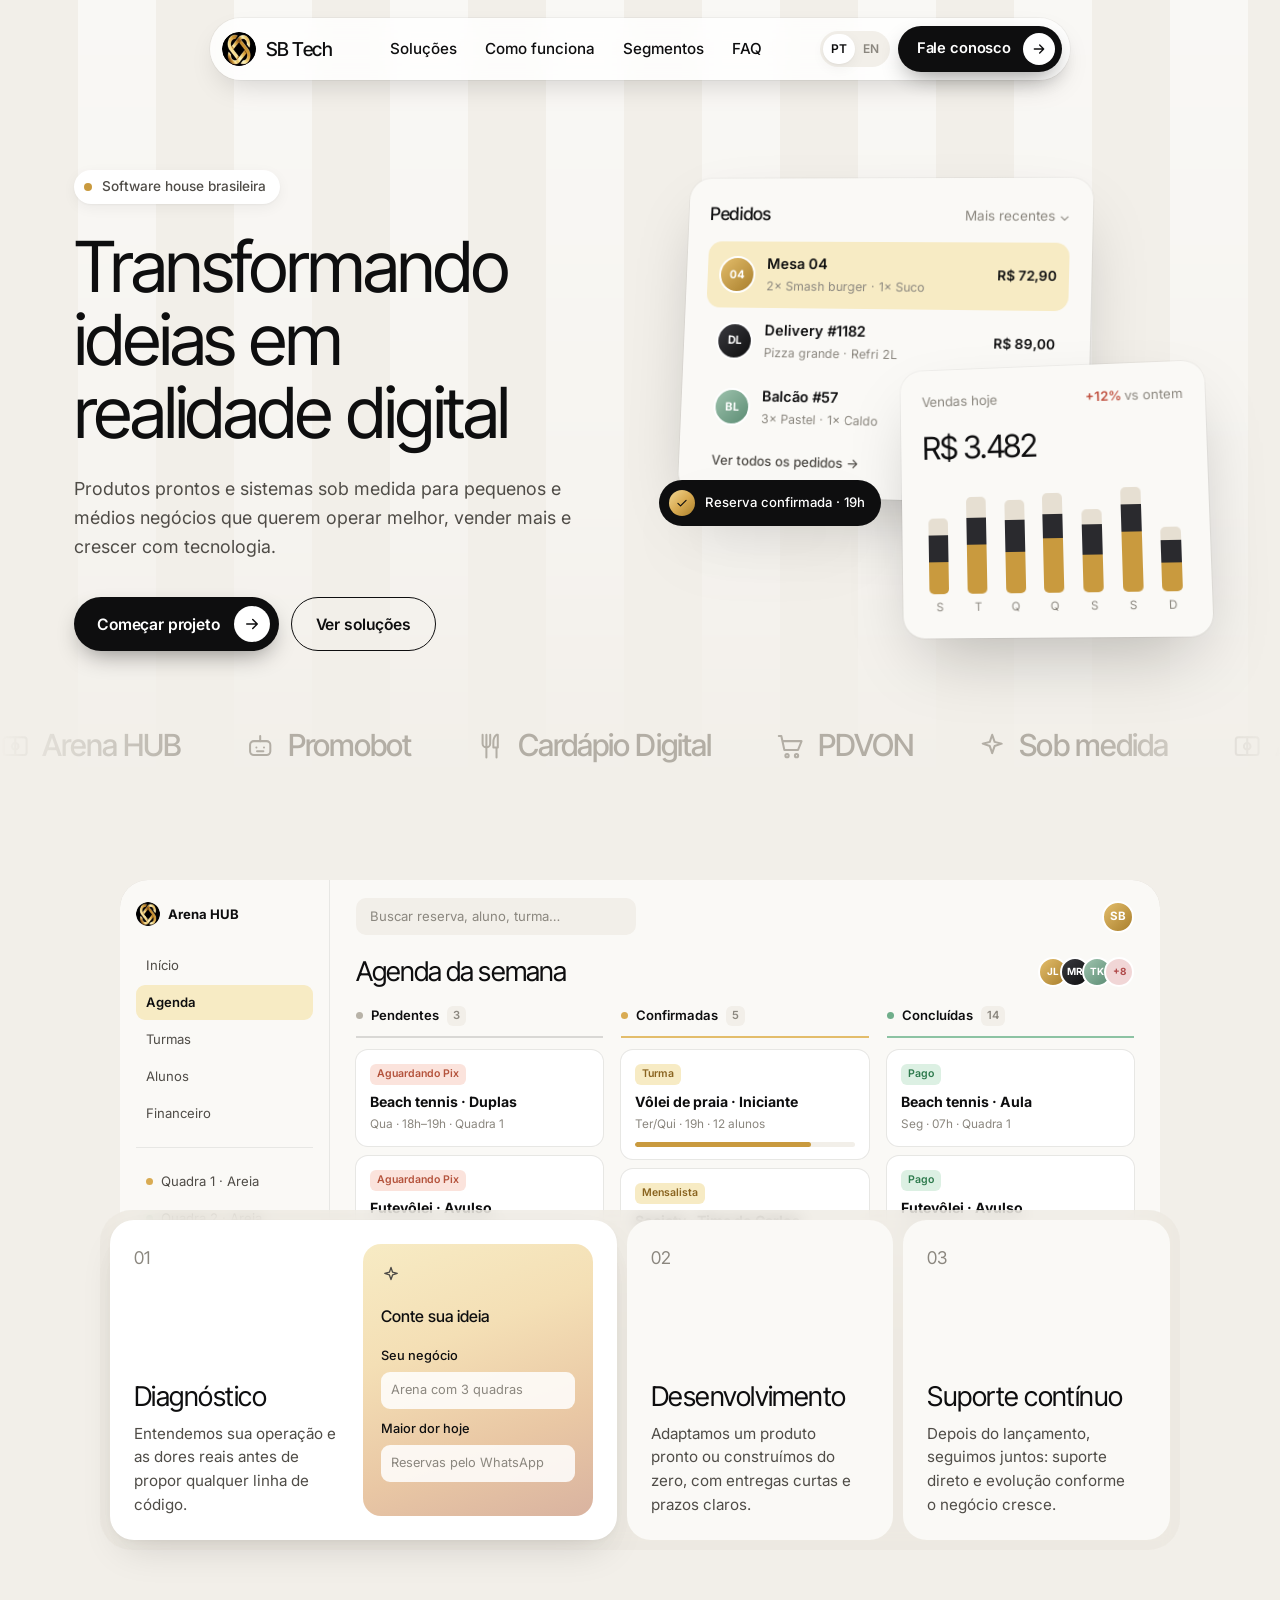
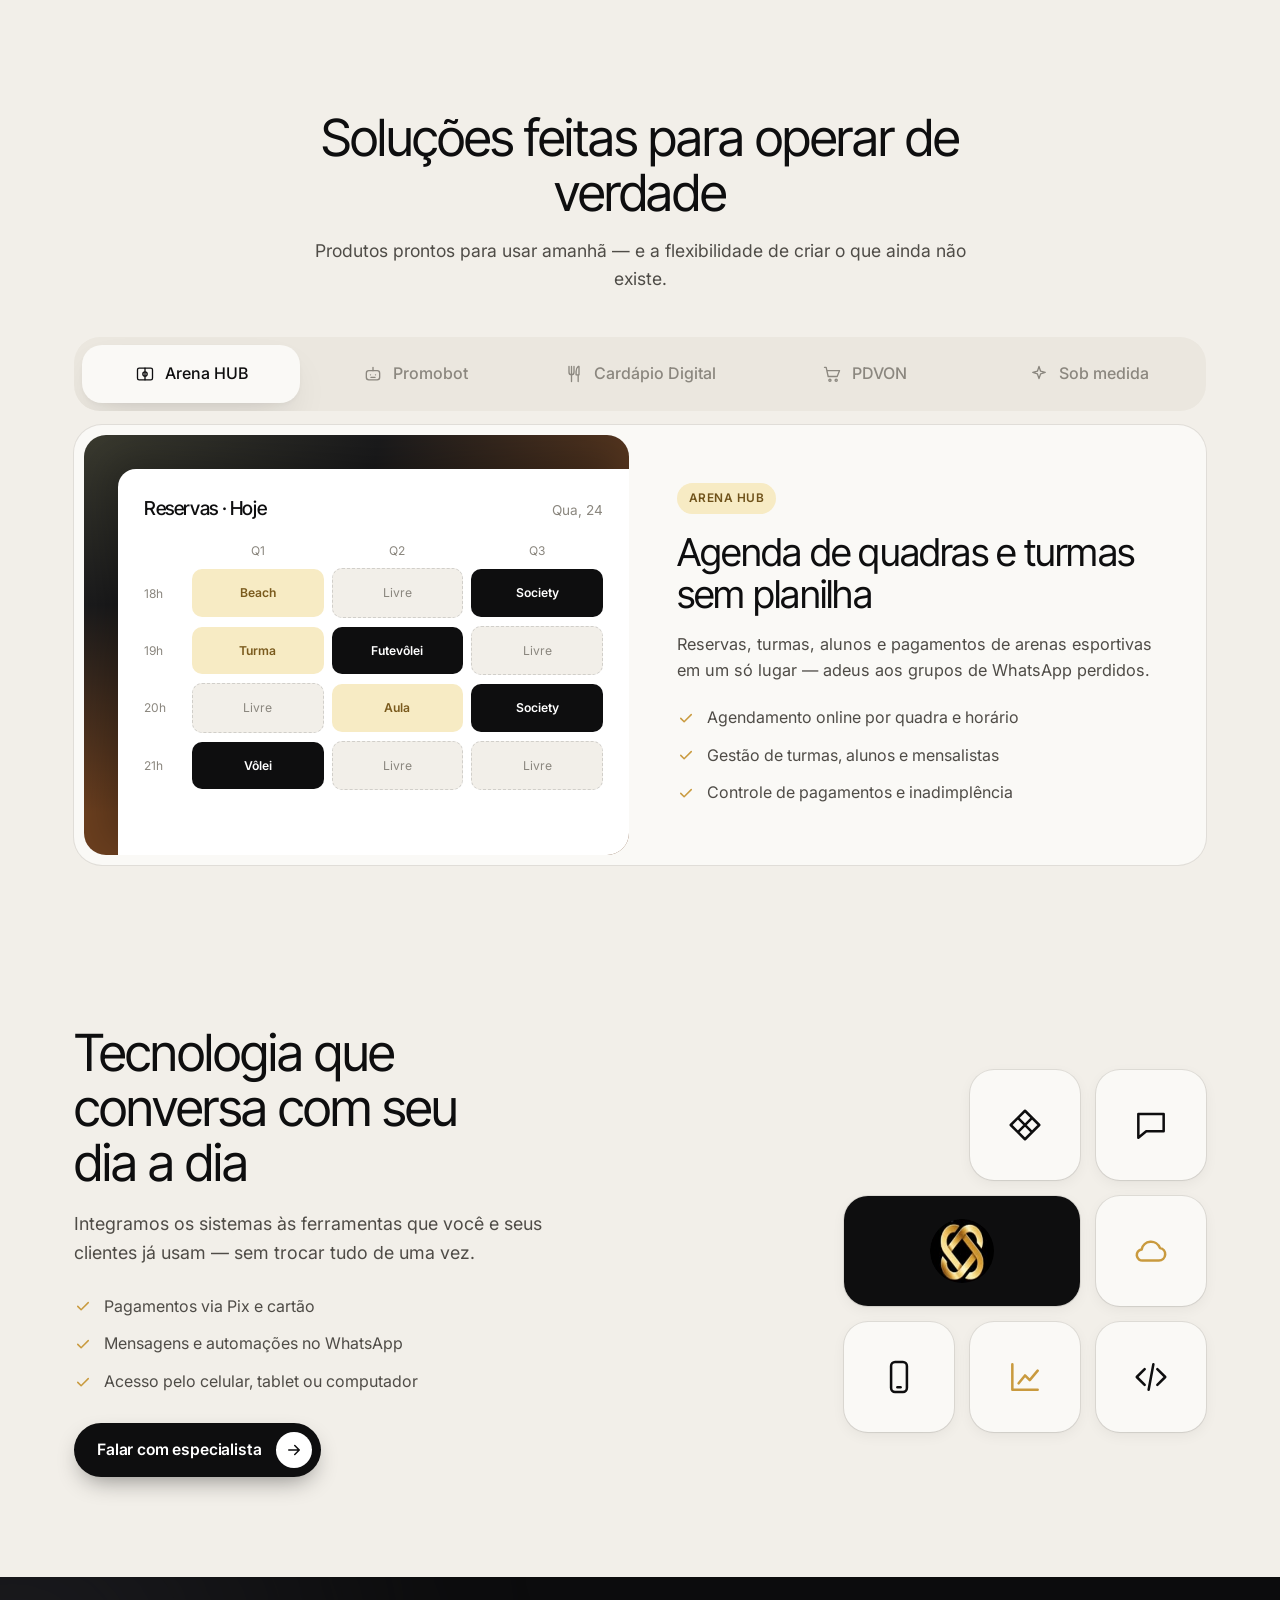
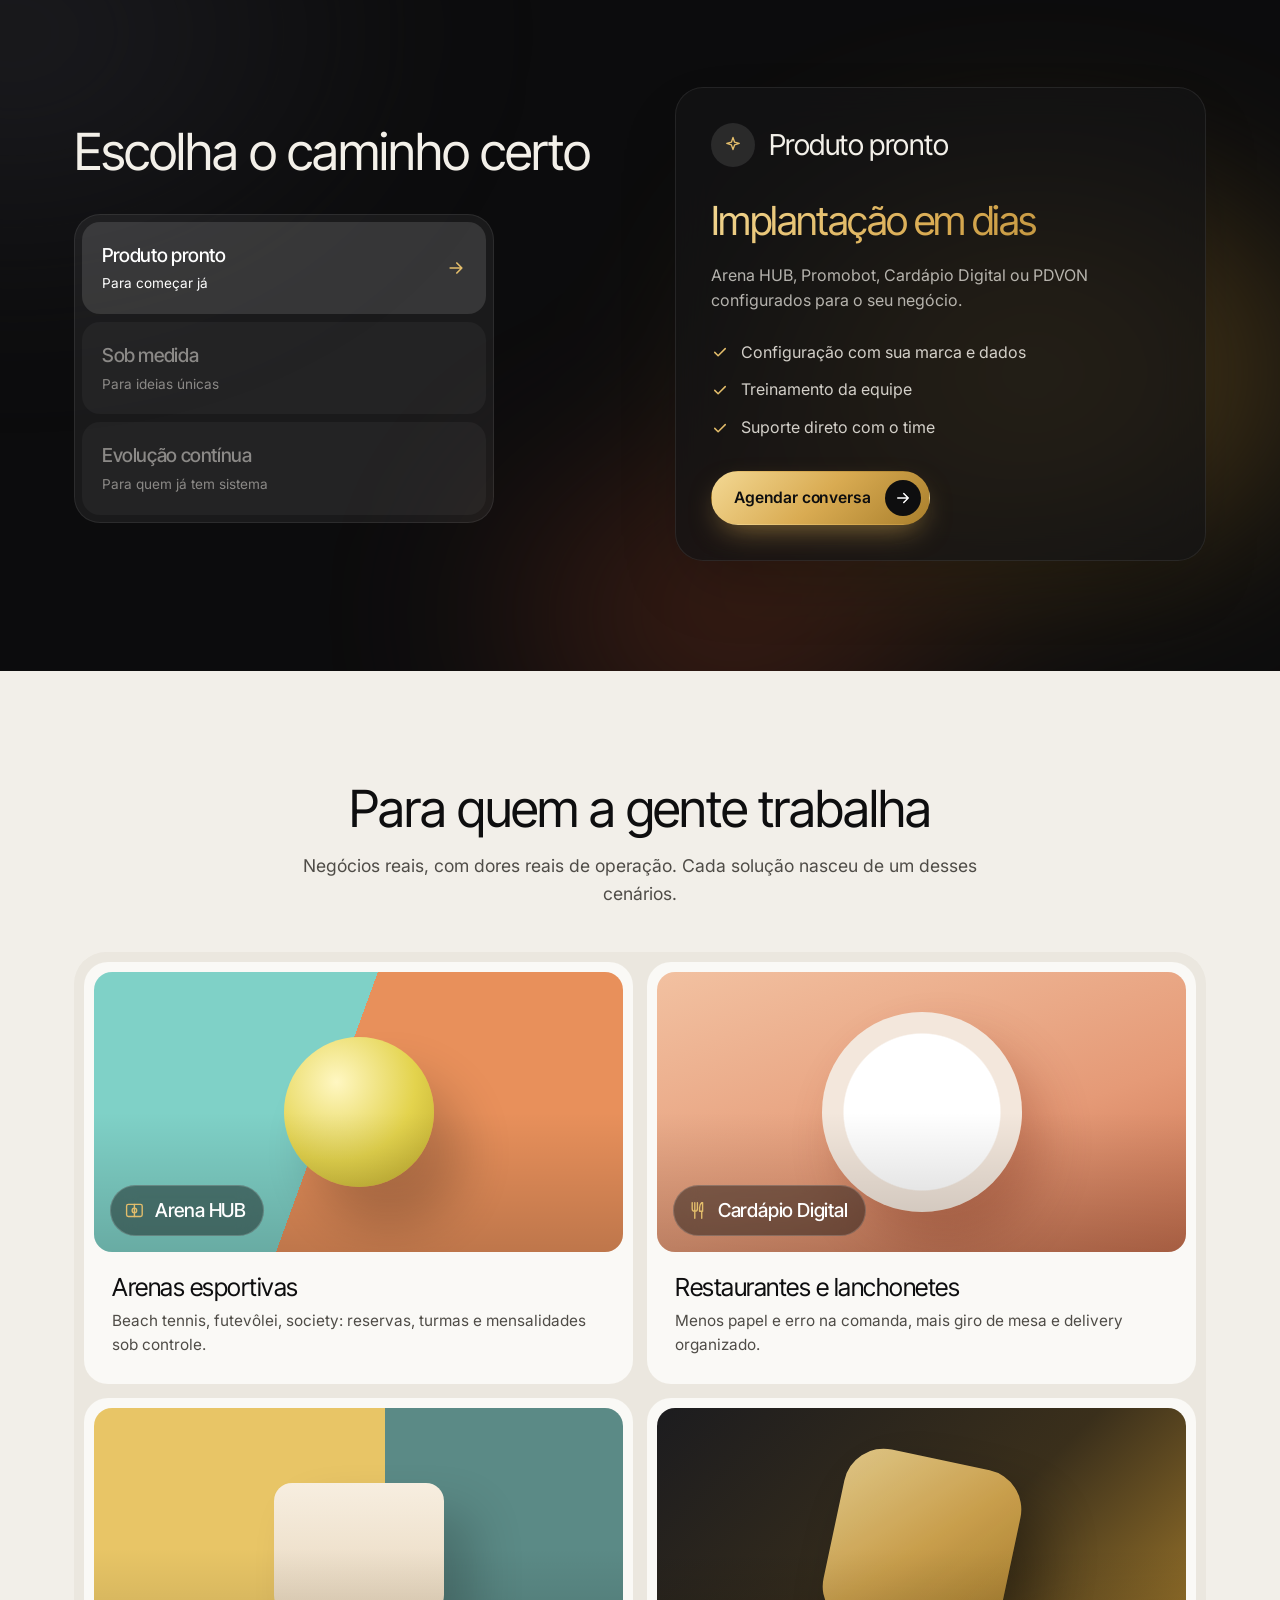
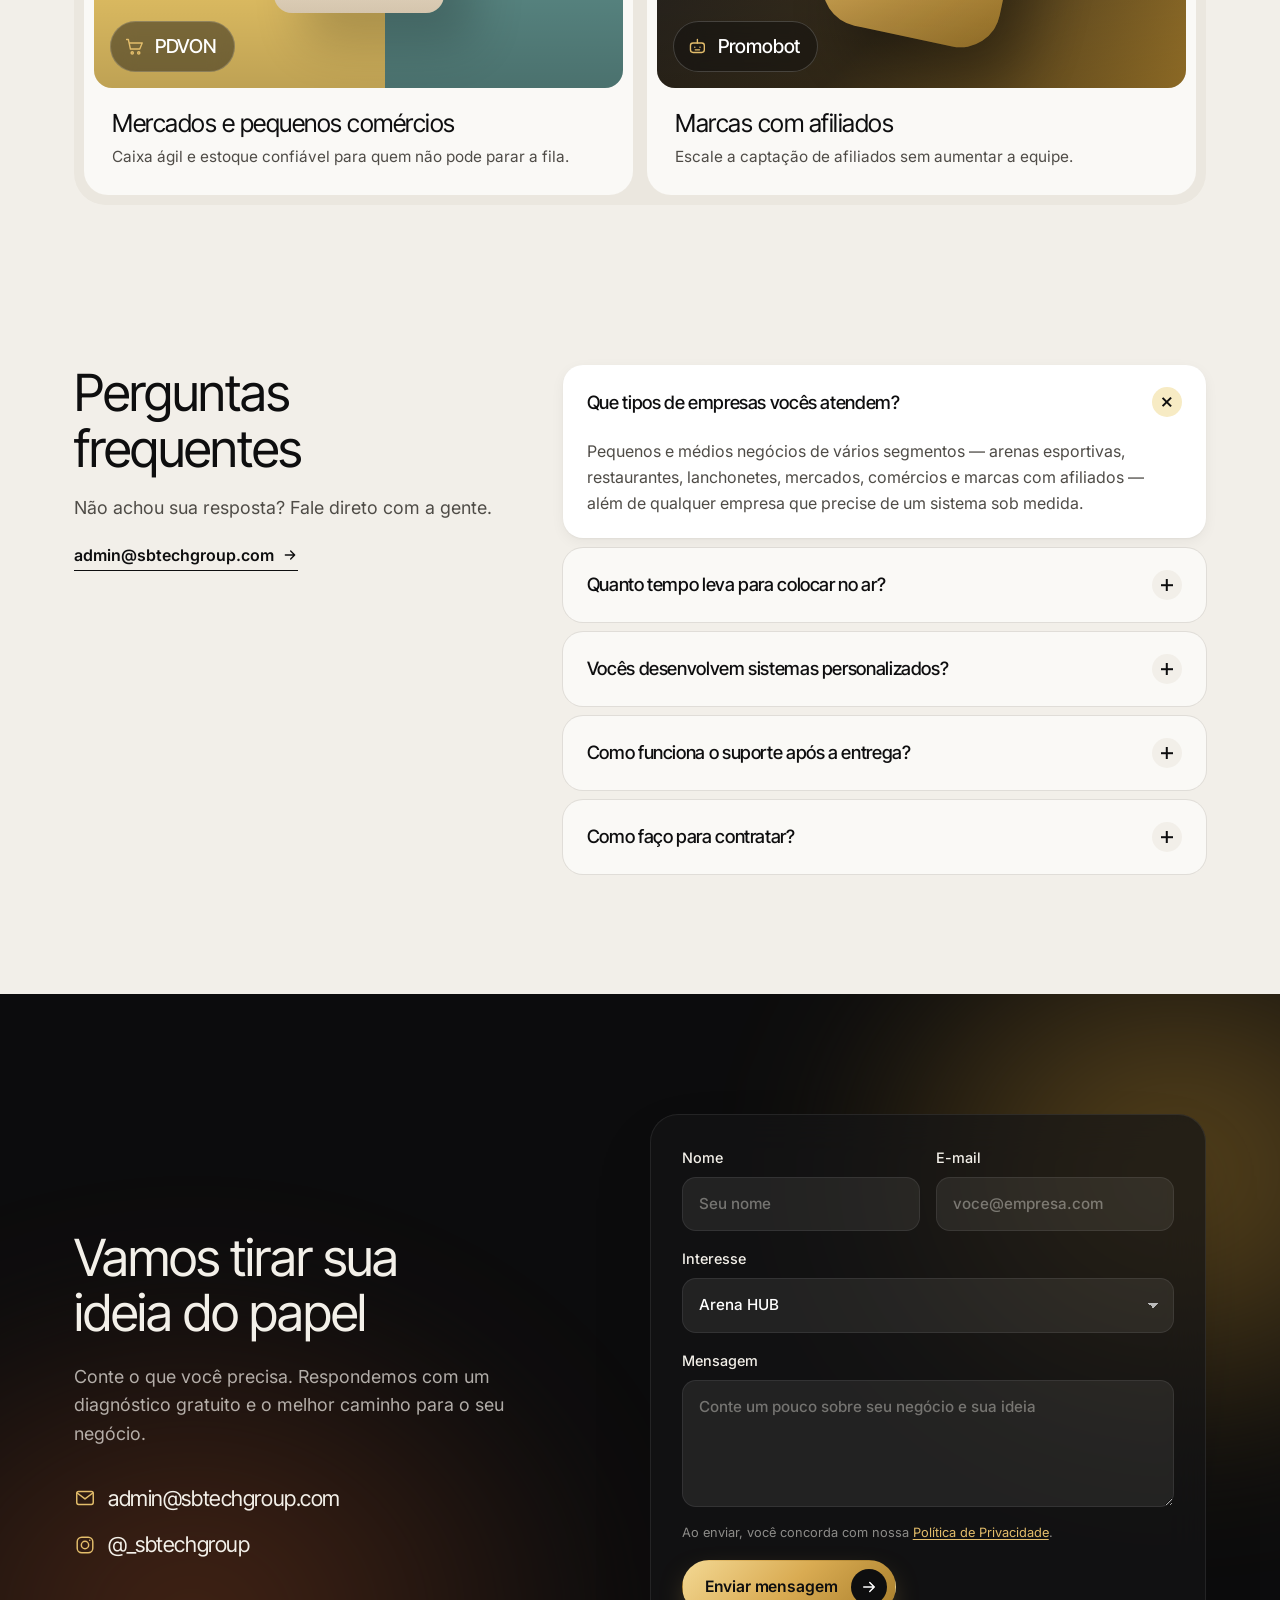
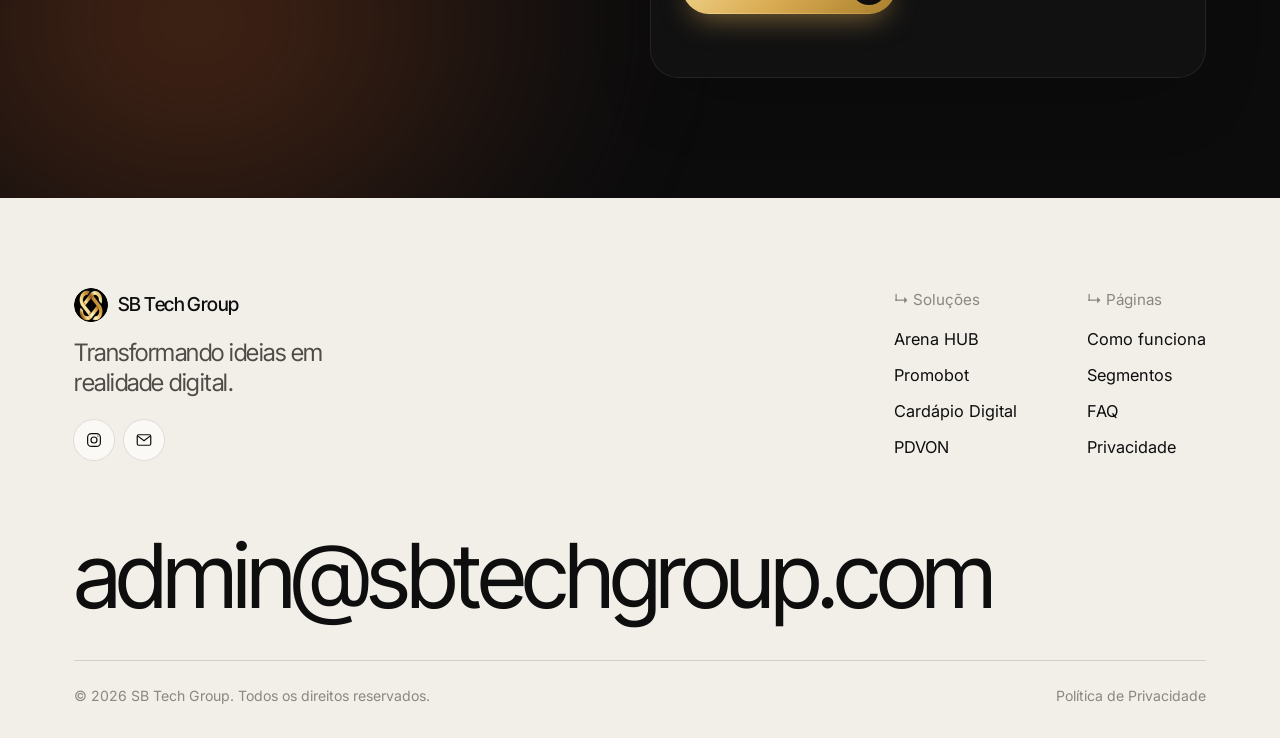
==== index.html @ 24b1ebb5 "feat: landing SB Tech Group + política de privacidade Co-Authored-By: Claude Opus 5.5 <noreply@anthr" ====
<!DOCTYPE html>
<html lang="pt-BR" data-lang="pt" class="no-js">
<head>
<meta charset="UTF-8">
<meta name="viewport" content="width=device-width, initial-scale=1.0">
<title>SB Tech Group — Transformando ideias em realidade digital</title>
<meta name="description" content="SB Tech Group é uma software house brasileira: soluções prontas (Arena HUB, Promobot, Cardápio Digital, PDVON) e sistemas sob medida para pequenos e médios negócios.">
<meta name="theme-color" content="#f2efe9">
<link rel="icon" type="image/png" href="assets/favicon.png">
<link rel="preconnect" href="https://fonts.googleapis.com">
<link rel="preconnect" href="https://fonts.gstatic.com" crossorigin>
<link href="https://fonts.googleapis.com/css2?family=Inter+Tight:wght@300;400;500;600&family=Inter:wght@400;500;600&display=swap" rel="stylesheet">
<link rel="stylesheet" href="styles.css">
</head>
<body>

<svg width="0" height="0" style="position:absolute" aria-hidden="true">
  <symbol id="i-arrow" viewBox="0 0 24 24"><path d="M5 12h14M13 6l6 6-6 6" fill="none" stroke="currentColor" stroke-width="2" stroke-linecap="round" stroke-linejoin="round"/></symbol>
  <symbol id="i-check" viewBox="0 0 24 24"><path d="M5 12.5l4.5 4.5L19 7.5" fill="none" stroke="currentColor" stroke-width="2" stroke-linecap="round" stroke-linejoin="round"/></symbol>
  <symbol id="i-court" viewBox="0 0 24 24"><g fill="none" stroke="currentColor" stroke-width="1.6" stroke-linecap="round"><rect x="3" y="5" width="18" height="14" rx="2"/><path d="M12 5v14"/><circle cx="12" cy="12" r="2.6"/></g></symbol>
  <symbol id="i-bot" viewBox="0 0 24 24"><g fill="none" stroke="currentColor" stroke-width="1.6" stroke-linecap="round" stroke-linejoin="round"><rect x="4" y="8" width="16" height="11" rx="3"/><path d="M12 4v4M9 13h.01M15 13h.01M9.5 16h5"/></g></symbol>
  <symbol id="i-menu" viewBox="0 0 24 24"><g fill="none" stroke="currentColor" stroke-width="1.6" stroke-linecap="round" stroke-linejoin="round"><path d="M6 3v7a3 3 0 0 0 6 0V3M9 3v18M17 3c-1.7 1.3-2.5 3.3-2.5 6v4H18V3zM17 13v8"/></g></symbol>
  <symbol id="i-cart" viewBox="0 0 24 24"><g fill="none" stroke="currentColor" stroke-width="1.6" stroke-linecap="round" stroke-linejoin="round"><path d="M3 4h2l2.4 11h10.8L21 8H6.2"/><circle cx="9.5" cy="19.5" r="1.3"/><circle cx="17" cy="19.5" r="1.3"/></g></symbol>
  <symbol id="i-spark" viewBox="0 0 24 24"><path d="M12 3l1.9 5.6L19.5 10l-5.6 1.9L12 17.5l-1.9-5.6L4.5 10l5.6-1.4z" fill="none" stroke="currentColor" stroke-width="1.6" stroke-linejoin="round"/></symbol>
  <symbol id="i-mail" viewBox="0 0 24 24"><g fill="none" stroke="currentColor" stroke-width="1.6" stroke-linecap="round" stroke-linejoin="round"><rect x="3" y="5" width="18" height="14" rx="2"/><path d="M3.5 6.5L12 13l8.5-6.5"/></g></symbol>
  <symbol id="i-insta" viewBox="0 0 24 24"><g fill="none" stroke="currentColor" stroke-width="1.6"><rect x="3.5" y="3.5" width="17" height="17" rx="5"/><circle cx="12" cy="12" r="4"/><circle cx="17.2" cy="6.8" r=".9" fill="currentColor" stroke="none"/></g></symbol>
  <symbol id="i-code" viewBox="0 0 24 24"><path d="M8 7l-5 5 5 5M16 7l5 5-5 5M13.5 4l-3 16" fill="none" stroke="currentColor" stroke-width="1.6" stroke-linecap="round" stroke-linejoin="round"/></symbol>
  <symbol id="i-chat" viewBox="0 0 24 24"><path d="M4 5h16v11H9l-5 4z" fill="none" stroke="currentColor" stroke-width="1.6" stroke-linejoin="round"/></symbol>
  <symbol id="i-cloud" viewBox="0 0 24 24"><path d="M7 18h10a4 4 0 0 0 .6-7.95A6 6 0 0 0 6.1 11 3.5 3.5 0 0 0 7 18z" fill="none" stroke="currentColor" stroke-width="1.6" stroke-linejoin="round"/></symbol>
  <symbol id="i-phone" viewBox="0 0 24 24"><g fill="none" stroke="currentColor" stroke-width="1.6" stroke-linecap="round"><rect x="7" y="2.5" width="10" height="19" rx="2.5"/><path d="M11 18.5h2"/></g></symbol>
  <symbol id="i-chart" viewBox="0 0 24 24"><path d="M4 20V4M4 20h16M8 16l4-5 3 3 5-6" fill="none" stroke="currentColor" stroke-width="1.6" stroke-linecap="round" stroke-linejoin="round"/></symbol>
  <symbol id="i-pix" viewBox="0 0 24 24"><path d="M12 3l9 9-9 9-9-9zM8 8l8 8M16 8l-8 8" fill="none" stroke="currentColor" stroke-width="1.6" stroke-linejoin="round"/></symbol>
</svg>

<!-- NAVBAR -->
<header class="nav" id="nav">
  <a href="#top" class="brand" aria-label="SB Tech Group — início">
    <img src="assets/logo-icon.png" alt="" width="34" height="34">
    <span>SB Tech</span>
  </a>
  <nav class="nav-links" id="navLinks">
    <a href="#solucoes" data-pt="Soluções" data-en="Solutions">Soluções</a>
    <a href="#processo" data-pt="Como funciona" data-en="How it works">Como funciona</a>
    <a href="#segmentos" data-pt="Segmentos" data-en="Industries">Segmentos</a>
    <a href="#faq">FAQ</a>
  </nav>
  <div class="nav-actions">
    <button class="lang" id="langToggle" type="button" aria-label="Mudar idioma / Change language">
      <span data-lang-btn="pt" class="active">PT</span><span data-lang-btn="en">EN</span>
    </button>
    <a href="#contato" class="btn btn-dark btn-sm">
      <span data-pt="Fale conosco" data-en="Talk to us">Fale conosco</span>
      <span class="btn-dot"><svg><use href="#i-arrow"/></svg></span>
    </a>
    <button class="burger" id="menuToggle" type="button" aria-label="Menu" aria-expanded="false"><span></span><span></span></button>
  </div>
</header>

<main id="top">

  <!-- HERO -->
  <section class="hero">
    <div class="hero-stripes" aria-hidden="true"></div>
    <div class="container hero-grid">
      <div class="hero-copy">
        <span class="pill-tag reveal"><span class="pulse"></span><span data-pt="Software house brasileira" data-en="Brazilian software house">Software house brasileira</span></span>
        <h1 class="reveal" data-pt="Transformando ideias em realidade digital" data-en="Turning ideas into digital reality">Transformando ideias em realidade digital</h1>
        <p class="lead reveal" data-pt="Produtos prontos e sistemas sob medida para pequenos e médios negócios que querem operar melhor, vender mais e crescer com tecnologia." data-en="Ready-to-use products and custom systems for small and mid-sized businesses that want to run better, sell more and grow with technology.">Produtos prontos e sistemas sob medida para pequenos e médios negócios que querem operar melhor, vender mais e crescer com tecnologia.</p>
        <div class="hero-actions reveal">
          <a href="#contato" class="btn btn-dark">
            <span data-pt="Começar projeto" data-en="Start a project">Começar projeto</span>
            <span class="btn-dot"><svg><use href="#i-arrow"/></svg></span>
          </a>
          <a href="#solucoes" class="btn btn-ghost" data-pt="Ver soluções" data-en="See solutions">Ver soluções</a>
        </div>
      </div>

      <div class="hero-visual" aria-hidden="true">
        <div class="float-card orders">
          <div class="fc-head">
            <strong>Pedidos</strong>
            <span class="muted">Mais recentes ⌄</span>
          </div>
          <div class="order-row is-hl">
            <span class="av av-a">04</span>
            <div><b>Mesa 04</b><small>2× Smash burger · 1× Suco</small></div>
            <span class="order-val">R$ 72,90</span>
          </div>
          <div class="order-row">
            <span class="av av-b">DL</span>
            <div><b>Delivery #1182</b><small>Pizza grande · Refri 2L</small></div>
            <span class="order-val">R$ 89,00</span>
          </div>
          <div class="order-row">
            <span class="av av-c">BL</span>
            <div><b>Balcão #57</b><small>3× Pastel · 1× Caldo</small></div>
            <span class="order-val">R$ 41,50</span>
          </div>
          <span class="fc-link">Ver todos os pedidos →</span>
        </div>

        <div class="float-card sales">
          <div class="fc-head">
            <span class="muted">Vendas hoje</span>
            <span class="delta">+12% <span class="muted">vs ontem</span></span>
          </div>
          <div class="big-num">R$ 3.482</div>
          <div class="stack-bars">
            <div style="--a:30%;--b:25%;--c:15%"><i></i><i></i><i></i><em>S</em></div>
            <div style="--a:45%;--b:25%;--c:20%"><i></i><i></i><i></i><em>T</em></div>
            <div style="--a:38%;--b:30%;--c:18%"><i></i><i></i><i></i><em>Q</em></div>
            <div style="--a:50%;--b:22%;--c:20%"><i></i><i></i><i></i><em>Q</em></div>
            <div style="--a:34%;--b:28%;--c:14%"><i></i><i></i><i></i><em>S</em></div>
            <div style="--a:55%;--b:25%;--c:15%"><i></i><i></i><i></i><em>S</em></div>
            <div style="--a:26%;--b:20%;--c:12%"><i></i><i></i><i></i><em>D</em></div>
          </div>
        </div>

        <div class="float-chip">
          <span class="chip-ic"><svg><use href="#i-check"/></svg></span>
          <span>Reserva confirmada · 19h</span>
        </div>
      </div>
    </div>

    <!-- product marquee -->
    <div class="marquee" aria-label="Produtos SB Tech">
      <div class="marquee-track">
        <span><svg><use href="#i-court"/></svg>Arena HUB</span>
        <span><svg><use href="#i-bot"/></svg>Promobot</span>
        <span><svg><use href="#i-menu"/></svg>Cardápio Digital</span>
        <span><svg><use href="#i-cart"/></svg>PDVON</span>
        <span><svg><use href="#i-spark"/></svg><em data-pt="Sob medida" data-en="Custom-built">Sob medida</em></span>
        <span aria-hidden="true"><svg><use href="#i-court"/></svg>Arena HUB</span>
        <span aria-hidden="true"><svg><use href="#i-bot"/></svg>Promobot</span>
        <span aria-hidden="true"><svg><use href="#i-menu"/></svg>Cardápio Digital</span>
        <span aria-hidden="true"><svg><use href="#i-cart"/></svg>PDVON</span>
        <span aria-hidden="true"><svg><use href="#i-spark"/></svg><em data-pt="Sob medida" data-en="Custom-built">Sob medida</em></span>
      </div>
    </div>
  </section>

  <!-- APP SHOWCASE + PROCESS -->
  <section class="showcase" id="processo">
    <div class="container">
      <div class="app-frame reveal" aria-hidden="true">
        <aside class="app-side">
          <div class="app-logo"><img src="assets/logo-icon.png" alt=""><b>Arena HUB</b></div>
          <ul>
            <li>Início</li>
            <li class="on">Agenda</li>
            <li>Turmas</li>
            <li>Alunos</li>
            <li>Financeiro</li>
          </ul>
          <div class="app-side-sep"></div>
          <ul class="app-courts">
            <li><i style="background:#d9ab52"></i>Quadra 1 · Areia</li>
            <li><i style="background:#8fb7a0"></i>Quadra 2 · Areia</li>
            <li><i style="background:#c9a6e0"></i>Quadra 3 · Society</li>
          </ul>
        </aside>
        <div class="app-main">
          <div class="app-top">
            <div class="app-search">Buscar reserva, aluno, turma…</div>
            <div class="app-user"><span class="av av-a">SB</span></div>
          </div>
          <div class="app-title">
            <h4>Agenda da semana</h4>
            <div class="avs"><span class="av av-a">JL</span><span class="av av-b">MR</span><span class="av av-c">TK</span><span class="av av-more">+8</span></div>
          </div>
          <div class="kanban">
            <div class="kcol">
              <div class="kcol-h"><i style="background:#b8b3a8"></i>Pendentes <em>3</em></div>
              <div class="kcard"><span class="tagx t-warn">Aguardando Pix</span><b>Beach tennis · Duplas</b><small>Qua · 18h–19h · Quadra 1</small></div>
              <div class="kcard"><span class="tagx t-warn">Aguardando Pix</span><b>Futevôlei · Avulso</b><small>Qui · 20h–21h · Quadra 2</small></div>
            </div>
            <div class="kcol">
              <div class="kcol-h is-gold"><i style="background:#d9ab52"></i>Confirmadas <em>5</em></div>
              <div class="kcard"><span class="tagx t-gold">Turma</span><b>Vôlei de praia · Iniciante</b><small>Ter/Qui · 19h · 12 alunos</small><div class="kbar"><span style="width:80%"></span></div></div>
              <div class="kcard"><span class="tagx t-gold">Mensalista</span><b>Society · Time do Carlos</b><small>Sex · 21h · Quadra 3</small></div>
            </div>
            <div class="kcol">
              <div class="kcol-h is-green"><i style="background:#6fae8a"></i>Concluídas <em>14</em></div>
              <div class="kcard"><span class="tagx t-ok">Pago</span><b>Beach tennis · Aula</b><small>Seg · 07h · Quadra 1</small></div>
              <div class="kcard"><span class="tagx t-ok">Pago</span><b>Futevôlei · Avulso</b><small>Seg · 20h · Quadra 2</small></div>
            </div>
          </div>
        </div>
      </div>

      <div class="steps reveal" id="steps">
        <article class="step is-active" tabindex="0">
          <div class="step-copy">
            <span class="step-n">01</span>
            <div>
              <h3 data-pt="Diagnóstico" data-en="Discovery">Diagnóstico</h3>
              <p data-pt="Entendemos sua operação e as dores reais antes de propor qualquer linha de código." data-en="We learn your operation and its real pain points before proposing a single line of code.">Entendemos sua operação e as dores reais antes de propor qualquer linha de código.</p>
            </div>
          </div>
          <div class="step-art" aria-hidden="true">
            <div class="mini-form">
              <span class="mf-ic"><svg><use href="#i-spark"/></svg></span>
              <b>Conte sua ideia</b>
              <label>Seu negócio</label><div class="mf-in">Arena com 3 quadras</div>
              <label>Maior dor hoje</label><div class="mf-in">Reservas pelo WhatsApp</div>
            </div>
          </div>
        </article>
        <article class="step" tabindex="0">
          <div class="step-copy">
            <span class="step-n">02</span>
            <div>
              <h3 data-pt="Desenvolvimento" data-en="Build">Desenvolvimento</h3>
              <p data-pt="Adaptamos um produto pronto ou construímos do zero, com entregas curtas e prazos claros." data-en="We adapt a ready product or build from scratch, with short iterations and clear timelines.">Adaptamos um produto pronto ou construímos do zero, com entregas curtas e prazos claros.</p>
            </div>
          </div>
          <div class="step-art" aria-hidden="true">
            <div class="mini-form">
              <span class="mf-ic"><svg><use href="#i-code"/></svg></span>
              <b>Sprint atual</b>
              <div class="mf-task done">Cadastro de quadras</div>
              <div class="mf-task done">Pagamento via Pix</div>
              <div class="mf-task">Lembretes automáticos</div>
            </div>
          </div>
        </article>
        <article class="step" tabindex="0">
          <div class="step-copy">
            <span class="step-n">03</span>
            <div>
              <h3 data-pt="Suporte contínuo" data-en="Ongoing support">Suporte contínuo</h3>
              <p data-pt="Depois do lançamento, seguimos juntos: suporte direto e evolução conforme o negócio cresce." data-en="After launch we stay with you: direct support and improvements as the business grows.">Depois do lançamento, seguimos juntos: suporte direto e evolução conforme o negócio cresce.</p>
            </div>
          </div>
          <div class="step-art" aria-hidden="true">
            <div class="mini-form">
              <span class="mf-ic"><svg><use href="#i-chat"/></svg></span>
              <b>Suporte SB Tech</b>
              <div class="bubble me">Dá pra adicionar relatório mensal?</div>
              <div class="bubble them">Claro! Entra na próxima versão 🚀</div>
            </div>
          </div>
        </article>
      </div>
    </div>
  </section>

  <!-- SOLUTIONS TABS -->
  <section class="solutions" id="solucoes">
    <div class="container">
      <div class="sec-head center reveal">
        <h2 data-pt="Soluções feitas para operar de verdade" data-en="Solutions built for real operations">Soluções feitas para operar de verdade</h2>
        <p data-pt="Produtos prontos para usar amanhã — e a flexibilidade de criar o que ainda não existe." data-en="Products you can use tomorrow — and the flexibility to build what doesn't exist yet.">Produtos prontos para usar amanhã — e a flexibilidade de criar o que ainda não existe.</p>
      </div>

      <div class="tabs reveal" role="tablist" aria-label="Soluções">
        <button class="tab is-active" role="tab" aria-selected="true" aria-controls="p-arena" id="t-arena"><svg><use href="#i-court"/></svg>Arena HUB</button>
        <button class="tab" role="tab" aria-selected="false" aria-controls="p-promo" id="t-promo" tabindex="-1"><svg><use href="#i-bot"/></svg>Promobot</button>
        <button class="tab" role="tab" aria-selected="false" aria-controls="p-menu" id="t-menu" tabindex="-1"><svg><use href="#i-menu"/></svg><span data-pt="Cardápio Digital" data-en="Digital Menu">Cardápio Digital</span></button>
        <button class="tab" role="tab" aria-selected="false" aria-controls="p-pdv" id="t-pdv" tabindex="-1"><svg><use href="#i-cart"/></svg>PDVON</button>
        <button class="tab" role="tab" aria-selected="false" aria-controls="p-custom" id="t-custom" tabindex="-1"><svg><use href="#i-spark"/></svg><span data-pt="Sob medida" data-en="Custom">Sob medida</span></button>
      </div>

      <div class="panels reveal">
        <!-- Arena -->
        <div class="panel is-active" role="tabpanel" id="p-arena" aria-labelledby="t-arena">
          <div class="panel-art art-a" aria-hidden="true">
            <div class="mock">
              <div class="mock-h"><b>Reservas · Hoje</b><span class="muted">Qua, 24</span></div>
              <div class="sched">
                <span></span><em>Q1</em><em>Q2</em><em>Q3</em>
                <span>18h</span><i class="b g">Beach</i><i class="b">Livre</i><i class="b d">Society</i>
                <span>19h</span><i class="b g">Turma</i><i class="b d">Futevôlei</i><i class="b">Livre</i>
                <span>20h</span><i class="b">Livre</i><i class="b g">Aula</i><i class="b d">Society</i>
                <span>21h</span><i class="b d">Vôlei</i><i class="b">Livre</i><i class="b">Livre</i>
              </div>
            </div>
          </div>
          <div class="panel-copy">
            <span class="chip">ARENA HUB</span>
            <h3 data-pt="Agenda de quadras e turmas sem planilha" data-en="Court and class scheduling, no spreadsheets">Agenda de quadras e turmas sem planilha</h3>
            <p data-pt="Reservas, turmas, alunos e pagamentos de arenas esportivas em um só lugar — adeus aos grupos de WhatsApp perdidos." data-en="Bookings, classes, students and payments for sports arenas in one place — goodbye to lost WhatsApp groups.">Reservas, turmas, alunos e pagamentos de arenas esportivas em um só lugar — adeus aos grupos de WhatsApp perdidos.</p>
            <ul class="checks">
              <li><svg><use href="#i-check"/></svg><span data-pt="Agendamento online por quadra e horário" data-en="Online booking by court and time slot">Agendamento online por quadra e horário</span></li>
              <li><svg><use href="#i-check"/></svg><span data-pt="Gestão de turmas, alunos e mensalistas" data-en="Classes, students and monthly members">Gestão de turmas, alunos e mensalistas</span></li>
              <li><svg><use href="#i-check"/></svg><span data-pt="Controle de pagamentos e inadimplência" data-en="Payment and overdue tracking">Controle de pagamentos e inadimplência</span></li>
            </ul>
          </div>
        </div>

        <!-- Promobot -->
        <div class="panel" role="tabpanel" id="p-promo" aria-labelledby="t-promo" hidden>
          <div class="panel-art art-b" aria-hidden="true">
            <div class="mock">
              <div class="mock-h"><b>Promobot</b><span class="live">● online</span></div>
              <div class="chat">
                <div class="bubble them">Olá! Quer se tornar afiliado? Envie seu nome completo.</div>
                <div class="bubble me">Juliana Rocha</div>
                <div class="bubble them">Pronto, Juliana! Seu link: sbt.link/ju-rocha ✅</div>
              </div>
              <div class="kpis">
                <div><small>Afiliados ativos</small><b>312</b></div>
                <div><small>Novos esta semana</small><b>+27</b></div>
              </div>
            </div>
          </div>
          <div class="panel-copy">
            <span class="chip">PROMOBOT</span>
            <h3 data-pt="Seu programa de afiliados no piloto automático" data-en="Your affiliate program on autopilot">Seu programa de afiliados no piloto automático</h3>
            <p data-pt="Um bot que capta, cadastra e acompanha afiliados por você, 24 horas por dia." data-en="A bot that recruits, registers and follows up with affiliates for you, 24/7.">Um bot que capta, cadastra e acompanha afiliados por você, 24 horas por dia.</p>
            <ul class="checks">
              <li><svg><use href="#i-check"/></svg><span data-pt="Captação e cadastro automáticos" data-en="Automatic recruiting and sign-up">Captação e cadastro automáticos</span></li>
              <li><svg><use href="#i-check"/></svg><span data-pt="Links e acompanhamento por afiliado" data-en="Per-affiliate links and tracking">Links e acompanhamento por afiliado</span></li>
              <li><svg><use href="#i-check"/></svg><span data-pt="Mensagens e divulgação programadas" data-en="Scheduled messages and campaigns">Mensagens e divulgação programadas</span></li>
            </ul>
          </div>
        </div>

        <!-- Cardápio -->
        <div class="panel" role="tabpanel" id="p-menu" aria-labelledby="t-menu" hidden>
          <div class="panel-art art-c" aria-hidden="true">
            <div class="mock">
              <div class="mock-h"><b>Cardápio · Lanches</b><span class="muted">Aberto até 23h</span></div>
              <div class="menu-item"><span class="dish d1"></span><div><b>Smash burger</b><small>Pão brioche, cheddar, cebola</small></div><span class="price">R$ 29,90</span><span class="add">+</span></div>
              <div class="menu-item"><span class="dish d2"></span><div><b>Batata rústica</b><small>Alecrim e páprica</small></div><span class="price">R$ 18,00</span><span class="add">+</span></div>
              <div class="menu-item"><span class="dish d3"></span><div><b>Milkshake</b><small>Doce de leite</small></div><span class="price">R$ 16,50</span><span class="add">+</span></div>
              <div class="cart-bar"><span>2 itens</span><b>Ver pedido · R$ 47,90</b></div>
            </div>
          </div>
          <div class="panel-copy">
            <span class="chip" data-pt="CARDÁPIO DIGITAL" data-en="DIGITAL MENU">CARDÁPIO DIGITAL</span>
            <h3 data-pt="Pedidos organizados, atendimento mais rápido" data-en="Organized orders, faster service">Pedidos organizados, atendimento mais rápido</h3>
            <p data-pt="Cardápio online e gestão de pedidos para restaurantes e lanchonetes — da mesa ao delivery." data-en="Online menu and order management for restaurants and snack bars — from table to delivery.">Cardápio online e gestão de pedidos para restaurantes e lanchonetes — da mesa ao delivery.</p>
            <ul class="checks">
              <li><svg><use href="#i-check"/></svg><span data-pt="Cardápio por QR Code e link" data-en="Menu via QR code and link">Cardápio por QR Code e link</span></li>
              <li><svg><use href="#i-check"/></svg><span data-pt="Pedidos de mesa, balcão e delivery" data-en="Table, counter and delivery orders">Pedidos de mesa, balcão e delivery</span></li>
              <li><svg><use href="#i-check"/></svg><span data-pt="Atualize preços e itens em segundos" data-en="Update prices and items in seconds">Atualize preços e itens em segundos</span></li>
            </ul>
          </div>
        </div>

        <!-- PDVON -->
        <div class="panel" role="tabpanel" id="p-pdv" aria-labelledby="t-pdv" hidden>
          <div class="panel-art art-d" aria-hidden="true">
            <div class="mock">
              <div class="mock-h"><b>PDVON · Caixa 01</b><span class="muted">Aberto</span></div>
              <div class="pos-row"><span>Arroz 5kg</span><span>1×</span><b>R$ 27,90</b></div>
              <div class="pos-row"><span>Café 500g</span><span>2×</span><b>R$ 35,80</b></div>
              <div class="pos-row"><span>Leite integral</span><span>6×</span><b>R$ 32,94</b></div>
              <div class="pos-total"><span>Total</span><b>R$ 96,64</b></div>
              <div class="alert"><svg><use href="#i-chart"/></svg>Estoque baixo: Café 500g (4 un.)</div>
            </div>
          </div>
          <div class="panel-copy">
            <span class="chip">PDVON</span>
            <h3 data-pt="Vendas, estoque e caixa na palma da mão" data-en="Sales, inventory and cash in one place">Vendas, estoque e caixa na palma da mão</h3>
            <p data-pt="Mini ERP simples de usar para mercados e pequenos comércios que precisam de controle sem complicação." data-en="An easy mini ERP for markets and small shops that need control without complexity.">Mini ERP simples de usar para mercados e pequenos comércios que precisam de controle sem complicação.</p>
            <ul class="checks">
              <li><svg><use href="#i-check"/></svg><span data-pt="Frente de caixa rápida" data-en="Fast point of sale">Frente de caixa rápida</span></li>
              <li><svg><use href="#i-check"/></svg><span data-pt="Estoque com alertas de reposição" data-en="Inventory with restock alerts">Estoque com alertas de reposição</span></li>
              <li><svg><use href="#i-check"/></svg><span data-pt="Fechamento de caixa e relatórios" data-en="Cash closing and reports">Fechamento de caixa e relatórios</span></li>
            </ul>
          </div>
        </div>

        <!-- Custom -->
        <div class="panel" role="tabpanel" id="p-custom" aria-labelledby="t-custom" hidden>
          <div class="panel-art art-e" aria-hidden="true">
            <div class="mock blueprint">
              <div class="mock-h"><b>Seu sistema</b><span class="muted">v1.0</span></div>
              <div class="bp-grid">
                <div class="bp"><svg><use href="#i-phone"/></svg>App</div>
                <div class="bp"><svg><use href="#i-cloud"/></svg>API</div>
                <div class="bp"><svg><use href="#i-chart"/></svg>Painel</div>
                <div class="bp"><svg><use href="#i-pix"/></svg>Pix</div>
                <div class="bp"><svg><use href="#i-chat"/></svg>WhatsApp</div>
                <div class="bp gold"><svg><use href="#i-spark"/></svg><span data-pt="Sua ideia" data-en="Your idea">Sua ideia</span></div>
              </div>
            </div>
          </div>
          <div class="panel-copy">
            <span class="chip" data-pt="SOB MEDIDA" data-en="CUSTOM">SOB MEDIDA</span>
            <h3 data-pt="Tem uma ideia diferente? A gente constrói." data-en="Got a different idea? We build it.">Tem uma ideia diferente? A gente constrói.</h3>
            <p data-pt="Desenvolvemos o sistema que o seu negócio precisa, do zero — web, mobile, automações e integrações." data-en="We build the system your business needs from scratch — web, mobile, automations and integrations.">Desenvolvemos o sistema que o seu negócio precisa, do zero — web, mobile, automações e integrações.</p>
            <a href="#contato" class="btn btn-dark btn-sm">
              <span data-pt="Contar minha ideia" data-en="Tell us your idea">Contar minha ideia</span>
              <span class="btn-dot"><svg><use href="#i-arrow"/></svg></span>
            </a>
          </div>
        </div>
      </div>
    </div>
  </section>

  <!-- INTEGRATIONS / CAPABILITIES -->
  <section class="integr">
    <div class="container integr-grid">
      <div class="reveal">
        <h2 data-pt="Tecnologia que conversa com seu dia a dia" data-en="Technology that fits your daily routine">Tecnologia que conversa com seu dia a dia</h2>
        <p class="lead" data-pt="Integramos os sistemas às ferramentas que você e seus clientes já usam — sem trocar tudo de uma vez." data-en="We connect your systems to the tools you and your customers already use — no need to replace everything at once.">Integramos os sistemas às ferramentas que você e seus clientes já usam — sem trocar tudo de uma vez.</p>
        <ul class="checks">
          <li><svg><use href="#i-check"/></svg><span data-pt="Pagamentos via Pix e cartão" data-en="Pix and card payments">Pagamentos via Pix e cartão</span></li>
          <li><svg><use href="#i-check"/></svg><span data-pt="Mensagens e automações no WhatsApp" data-en="WhatsApp messages and automations">Mensagens e automações no WhatsApp</span></li>
          <li><svg><use href="#i-check"/></svg><span data-pt="Acesso pelo celular, tablet ou computador" data-en="Access from phone, tablet or desktop">Acesso pelo celular, tablet ou computador</span></li>
        </ul>
        <a href="#contato" class="btn btn-dark">
          <span data-pt="Falar com especialista" data-en="Talk to a specialist">Falar com especialista</span>
          <span class="btn-dot"><svg><use href="#i-arrow"/></svg></span>
        </a>
      </div>
      <div class="tiles reveal" aria-hidden="true">
        <div class="tile t1"><svg><use href="#i-pix"/></svg></div>
        <div class="tile t2"><svg><use href="#i-chat"/></svg></div>
        <div class="tile t3 gold"><img src="assets/logo-icon.png" alt=""></div>
        <div class="tile t4"><svg><use href="#i-cloud"/></svg></div>
        <div class="tile t5"><svg><use href="#i-phone"/></svg></div>
        <div class="tile t6"><svg><use href="#i-chart"/></svg></div>
        <div class="tile t7"><svg><use href="#i-code"/></svg></div>
      </div>
    </div>
  </section>

  <!-- DARK: PATHS -->
  <section class="dark paths">
    <div class="dark-glow" aria-hidden="true"></div>
    <div class="container paths-grid">
      <div class="reveal">
        <h2 data-pt="Escolha o caminho certo" data-en="Choose the right path">Escolha o caminho certo</h2>
        <div class="path-list" role="tablist" aria-label="Modelos">
          <button class="path is-active" role="tab" aria-selected="true" data-path="0">
            <span><b data-pt="Produto pronto" data-en="Ready product">Produto pronto</b><small data-pt="Para começar já" data-en="Start right away">Para começar já</small></span>
            <svg><use href="#i-arrow"/></svg>
          </button>
          <button class="path" role="tab" aria-selected="false" data-path="1">
            <span><b data-pt="Sob medida" data-en="Custom-built">Sob medida</b><small data-pt="Para ideias únicas" data-en="For unique ideas">Para ideias únicas</small></span>
            <svg><use href="#i-arrow"/></svg>
          </button>
          <button class="path" role="tab" aria-selected="false" data-path="2">
            <span><b data-pt="Evolução contínua" data-en="Continuous evolution">Evolução contínua</b><small data-pt="Para quem já tem sistema" data-en="For existing systems">Para quem já tem sistema</small></span>
            <svg><use href="#i-arrow"/></svg>
          </button>
        </div>
      </div>

      <div class="path-card reveal" id="pathCard">
        <div class="pc-view is-active">
          <div class="pc-head"><span class="pc-ic"><svg><use href="#i-spark"/></svg></span><h3 data-pt="Produto pronto" data-en="Ready product">Produto pronto</h3></div>
          <p class="pc-big" data-pt="Implantação em dias" data-en="Live in days">Implantação em dias</p>
          <p data-pt="Arena HUB, Promobot, Cardápio Digital ou PDVON configurados para o seu negócio." data-en="Arena HUB, Promobot, Digital Menu or PDVON set up for your business.">Arena HUB, Promobot, Cardápio Digital ou PDVON configurados para o seu negócio.</p>
          <ul class="checks light">
            <li><svg><use href="#i-check"/></svg><span data-pt="Configuração com sua marca e dados" data-en="Setup with your brand and data">Configuração com sua marca e dados</span></li>
            <li><svg><use href="#i-check"/></svg><span data-pt="Treinamento da equipe" data-en="Team training">Treinamento da equipe</span></li>
            <li><svg><use href="#i-check"/></svg><span data-pt="Suporte direto com o time" data-en="Direct support from the team">Suporte direto com o time</span></li>
          </ul>
        </div>
        <div class="pc-view">
          <div class="pc-head"><span class="pc-ic"><svg><use href="#i-code"/></svg></span><h3 data-pt="Sob medida" data-en="Custom-built">Sob medida</h3></div>
          <p class="pc-big" data-pt="Do zero, do seu jeito" data-en="From scratch, your way">Do zero, do seu jeito</p>
          <p data-pt="Para processos que nenhum sistema de prateleira resolve." data-en="For processes no off-the-shelf system can handle.">Para processos que nenhum sistema de prateleira resolve.</p>
          <ul class="checks light">
            <li><svg><use href="#i-check"/></svg><span data-pt="Diagnóstico e escopo claros" data-en="Clear discovery and scope">Diagnóstico e escopo claros</span></li>
            <li><svg><use href="#i-check"/></svg><span data-pt="Entregas por etapas" data-en="Staged deliveries">Entregas por etapas</span></li>
            <li><svg><use href="#i-check"/></svg><span data-pt="Web, mobile e automações" data-en="Web, mobile and automations">Web, mobile e automações</span></li>
          </ul>
        </div>
        <div class="pc-view">
          <div class="pc-head"><span class="pc-ic"><svg><use href="#i-chart"/></svg></span><h3 data-pt="Evolução contínua" data-en="Continuous evolution">Evolução contínua</h3></div>
          <p class="pc-big" data-pt="Seu sistema sempre à frente" data-en="Your system, always ahead">Seu sistema sempre à frente</p>
          <p data-pt="Manutenção, melhorias e novas funcionalidades conforme o negócio cresce." data-en="Maintenance, improvements and new features as the business grows.">Manutenção, melhorias e novas funcionalidades conforme o negócio cresce.</p>
          <ul class="checks light">
            <li><svg><use href="#i-check"/></svg><span data-pt="Correções e atualizações" data-en="Fixes and updates">Correções e atualizações</span></li>
            <li><svg><use href="#i-check"/></svg><span data-pt="Novos módulos sob demanda" data-en="New modules on demand">Novos módulos sob demanda</span></li>
            <li><svg><use href="#i-check"/></svg><span data-pt="Acompanhamento próximo" data-en="Close follow-up">Acompanhamento próximo</span></li>
          </ul>
        </div>
        <a href="#contato" class="btn btn-gold">
          <span data-pt="Agendar conversa" data-en="Book a call">Agendar conversa</span>
          <span class="btn-dot dark"><svg><use href="#i-arrow"/></svg></span>
        </a>
      </div>
    </div>
  </section>

  <!-- SEGMENTS -->
  <section class="segments" id="segmentos">
    <div class="container">
      <div class="sec-head center reveal">
        <h2 data-pt="Para quem a gente trabalha" data-en="Who we work for">Para quem a gente trabalha</h2>
        <p data-pt="Negócios reais, com dores reais de operação. Cada solução nasceu de um desses cenários." data-en="Real businesses with real operational pain. Each solution was born from one of these scenarios.">Negócios reais, com dores reais de operação. Cada solução nasceu de um desses cenários.</p>
      </div>
      <div class="seg-grid">
        <a href="#solucoes" class="seg reveal" data-tab="t-arena">
          <div class="seg-img s1"><span class="seg-logo"><svg><use href="#i-court"/></svg>Arena HUB</span></div>
          <div class="seg-body"><h3 data-pt="Arenas esportivas" data-en="Sports arenas">Arenas esportivas</h3><p data-pt="Beach tennis, futevôlei, society: reservas, turmas e mensalidades sob controle." data-en="Beach tennis, footvolley, five-a-side: bookings, classes and fees under control.">Beach tennis, futevôlei, society: reservas, turmas e mensalidades sob controle.</p></div>
        </a>
        <a href="#solucoes" class="seg reveal" data-tab="t-menu">
          <div class="seg-img s2"><span class="seg-logo"><svg><use href="#i-menu"/></svg><span data-pt="Cardápio Digital" data-en="Digital Menu">Cardápio Digital</span></span></div>
          <div class="seg-body"><h3 data-pt="Restaurantes e lanchonetes" data-en="Restaurants and snack bars">Restaurantes e lanchonetes</h3><p data-pt="Menos papel e erro na comanda, mais giro de mesa e delivery organizado." data-en="Less paper and order mistakes, faster table turnover and organized delivery.">Menos papel e erro na comanda, mais giro de mesa e delivery organizado.</p></div>
        </a>
        <a href="#solucoes" class="seg reveal" data-tab="t-pdv">
          <div class="seg-img s3"><span class="seg-logo"><svg><use href="#i-cart"/></svg>PDVON</span></div>
          <div class="seg-body"><h3 data-pt="Mercados e pequenos comércios" data-en="Markets and small shops">Mercados e pequenos comércios</h3><p data-pt="Caixa ágil e estoque confiável para quem não pode parar a fila." data-en="A fast checkout and reliable inventory for shops that can't stop the line.">Caixa ágil e estoque confiável para quem não pode parar a fila.</p></div>
        </a>
        <a href="#solucoes" class="seg reveal" data-tab="t-promo">
          <div class="seg-img s4"><span class="seg-logo"><svg><use href="#i-bot"/></svg>Promobot</span></div>
          <div class="seg-body"><h3 data-pt="Marcas com afiliados" data-en="Brands with affiliates">Marcas com afiliados</h3><p data-pt="Escale a captação de afiliados sem aumentar a equipe." data-en="Scale affiliate recruiting without growing the team.">Escale a captação de afiliados sem aumentar a equipe.</p></div>
        </a>
      </div>
    </div>
  </section>

  <!-- FAQ -->
  <section class="faq" id="faq">
    <div class="container faq-grid">
      <div class="reveal">
        <h2 data-pt="Perguntas frequentes" data-en="Frequently asked questions">Perguntas frequentes</h2>
        <p class="lead" data-pt="Não achou sua resposta? Fale direto com a gente." data-en="Didn't find your answer? Talk to us directly.">Não achou sua resposta? Fale direto com a gente.</p>
        <a href="mailto:admin@sbtechgroup.com" class="link-arrow">admin@sbtechgroup.com <svg><use href="#i-arrow"/></svg></a>
      </div>
      <div class="faq-list reveal">
        <details open>
          <summary><span data-pt="Que tipos de empresas vocês atendem?" data-en="What kinds of companies do you work with?">Que tipos de empresas vocês atendem?</span><i></i></summary>
          <p data-pt="Pequenos e médios negócios de vários segmentos — arenas esportivas, restaurantes, lanchonetes, mercados, comércios e marcas com afiliados — além de qualquer empresa que precise de um sistema sob medida." data-en="Small and mid-sized businesses across many segments — sports arenas, restaurants, snack bars, markets, shops and brands with affiliates — plus any company that needs a custom system.">Pequenos e médios negócios de vários segmentos — arenas esportivas, restaurantes, lanchonetes, mercados, comércios e marcas com afiliados — além de qualquer empresa que precise de um sistema sob medida.</p>
        </details>
        <details>
          <summary><span data-pt="Quanto tempo leva para colocar no ar?" data-en="How long until it goes live?">Quanto tempo leva para colocar no ar?</span><i></i></summary>
          <p data-pt="Produtos prontos podem ser implantados em poucos dias. Projetos sob medida recebem um prazo definido logo após o diagnóstico." data-en="Ready products can be live in a few days. Custom projects get a defined timeline right after discovery.">Produtos prontos podem ser implantados em poucos dias. Projetos sob medida recebem um prazo definido logo após o diagnóstico.</p>
        </details>
        <details>
          <summary><span data-pt="Vocês desenvolvem sistemas personalizados?" data-en="Do you build custom systems?">Vocês desenvolvem sistemas personalizados?</span><i></i></summary>
          <p data-pt="Sim. Além de Arena HUB, Promobot, Cardápio Digital e PDVON, desenvolvemos soluções do zero para necessidades específicas." data-en="Yes. Beyond Arena HUB, Promobot, Digital Menu and PDVON, we build solutions from scratch for specific needs.">Sim. Além de Arena HUB, Promobot, Cardápio Digital e PDVON, desenvolvemos soluções do zero para necessidades específicas.</p>
        </details>
        <details>
          <summary><span data-pt="Como funciona o suporte após a entrega?" data-en="How does support work after delivery?">Como funciona o suporte após a entrega?</span><i></i></summary>
          <p data-pt="Suporte contínuo por e-mail e Instagram, com acompanhamento e evolução do sistema conforme a sua necessidade." data-en="Ongoing support by email and Instagram, with follow-up and improvements as your needs change.">Suporte contínuo por e-mail e Instagram, com acompanhamento e evolução do sistema conforme a sua necessidade.</p>
        </details>
        <details>
          <summary><span data-pt="Como faço para contratar?" data-en="How do I get started?">Como faço para contratar?</span><i></i></summary>
          <p data-pt="Envie uma mensagem pelo formulário abaixo, e-mail ou Instagram. Entendemos sua necessidade e apresentamos a melhor solução." data-en="Send a message through the form below, email or Instagram. We'll understand your needs and present the best solution.">Envie uma mensagem pelo formulário abaixo, e-mail ou Instagram. Entendemos sua necessidade e apresentamos a melhor solução.</p>
        </details>
      </div>
    </div>
  </section>

  <!-- CONTACT (dark) -->
  <section class="dark contact" id="contato">
    <div class="dark-glow alt" aria-hidden="true"></div>
    <div class="container contact-grid">
      <div class="reveal">
        <h2 data-pt="Vamos tirar sua ideia do papel" data-en="Let's get your idea off the ground">Vamos tirar sua ideia do papel</h2>
        <p class="lead" data-pt="Conte o que você precisa. Respondemos com um diagnóstico gratuito e o melhor caminho para o seu negócio." data-en="Tell us what you need. We'll reply with a free assessment and the best path for your business.">Conte o que você precisa. Respondemos com um diagnóstico gratuito e o melhor caminho para o seu negócio.</p>
        <div class="contact-links">
          <a href="mailto:admin@sbtechgroup.com"><svg><use href="#i-mail"/></svg>admin@sbtechgroup.com</a>
          <a href="https://www.instagram.com/_sbtechgroup/" target="_blank" rel="noopener"><svg><use href="#i-insta"/></svg>@_sbtechgroup</a>
        </div>
      </div>
      <form class="form reveal" id="contactForm" novalidate>
        <div class="row2">
          <label><span data-pt="Nome" data-en="Name">Nome</span>
            <input type="text" name="name" required autocomplete="name" data-ph-pt="Seu nome" data-ph-en="Your name" placeholder="Seu nome">
          </label>
          <label>E-mail
            <input type="email" name="email" required autocomplete="email" data-ph-pt="voce@empresa.com" data-ph-en="you@company.com" placeholder="voce@empresa.com">
          </label>
        </div>
        <label><span data-pt="Interesse" data-en="Interest">Interesse</span>
          <select name="topic">
            <option>Arena HUB</option>
            <option>Promobot</option>
            <option data-pt="Cardápio Digital" data-en="Digital Menu">Cardápio Digital</option>
            <option>PDVON</option>
            <option data-pt="Solução sob medida" data-en="Custom solution">Solução sob medida</option>
          </select>
        </label>
        <label><span data-pt="Mensagem" data-en="Message">Mensagem</span>
          <textarea name="message" rows="4" required data-ph-pt="Conte um pouco sobre seu negócio e sua ideia" data-ph-en="Tell us a bit about your business and idea" placeholder="Conte um pouco sobre seu negócio e sua ideia"></textarea>
        </label>
        <p class="form-note"><span data-pt="Ao enviar, você concorda com nossa" data-en="By sending, you agree to our">Ao enviar, você concorda com nossa</span> <a href="privacidade.html" data-pt="Política de Privacidade" data-en="Privacy Policy">Política de Privacidade</a>.</p>
        <button type="submit" class="btn btn-gold">
          <span data-pt="Enviar mensagem" data-en="Send message">Enviar mensagem</span>
          <span class="btn-dot dark"><svg><use href="#i-arrow"/></svg></span>
        </button>
        <p class="form-status" id="formStatus" role="status" aria-live="polite"></p>
      </form>
    </div>
  </section>
</main>

<!-- FOOTER -->
<footer class="footer">
  <div class="container">
    <div class="footer-top">
      <div>
        <a href="#top" class="brand"><img src="assets/logo-icon.png" alt="" width="34" height="34"><span>SB Tech Group</span></a>
        <p class="footer-slogan" data-pt="Transformando ideias em realidade digital." data-en="Turning ideas into digital reality.">Transformando ideias em realidade digital.</p>
        <div class="socials">
          <a href="https://www.instagram.com/_sbtechgroup/" target="_blank" rel="noopener" aria-label="Instagram"><svg><use href="#i-insta"/></svg></a>
          <a href="mailto:admin@sbtechgroup.com" aria-label="E-mail"><svg><use href="#i-mail"/></svg></a>
        </div>
      </div>
      <div class="footer-cols">
        <div>
          <span class="f-title" data-pt="↳ Soluções" data-en="↳ Solutions">↳ Soluções</span>
          <a href="#solucoes">Arena HUB</a>
          <a href="#solucoes">Promobot</a>
          <a href="#solucoes" data-pt="Cardápio Digital" data-en="Digital Menu">Cardápio Digital</a>
          <a href="#solucoes">PDVON</a>
        </div>
        <div>
          <span class="f-title" data-pt="↳ Páginas" data-en="↳ Pages">↳ Páginas</span>
          <a href="#processo" data-pt="Como funciona" data-en="How it works">Como funciona</a>
          <a href="#segmentos" data-pt="Segmentos" data-en="Industries">Segmentos</a>
          <a href="#faq">FAQ</a>
          <a href="privacidade.html" data-pt="Privacidade" data-en="Privacy">Privacidade</a>
        </div>
      </div>
    </div>
    <a href="mailto:admin@sbtechgroup.com" class="footer-mega">admin@sbtechgroup.com</a>
    <div class="footer-bottom">
      <span>© <span id="year"></span> SB Tech Group. <span data-pt="Todos os direitos reservados." data-en="All rights reserved.">Todos os direitos reservados.</span></span>
      <a href="privacidade.html" data-pt="Política de Privacidade" data-en="Privacy Policy">Política de Privacidade</a>
    </div>
  </div>
</footer>

<script src="script.js"></script>
</body>
</html>
---- styles.css ----
/* ============ SB TECH — Landing ============ */

:root{
  --bg: #f2efe9;
  --bg-2: #ebe7df;
  --surface: #faf9f6;
  --white: #ffffff;
  --ink: #0e0e0f;
  --ink-2: #4f4c47;
  --ink-3: #8b877f;
  --line: rgba(14,14,15,.08);
  --line-2: rgba(14,14,15,.14);
  --gold: #c99a3e;
  --gold-2: #e3bd6b;
  --gold-soft: #f7ebc4;
  --gold-grad: linear-gradient(135deg,#f3d893 0%,#d9ab52 50%,#a97f2c 100%);
  --dark: #0c0c0d;
  --dark-2: #17171a;
  --r-xl: 28px;
  --r-lg: 20px;
  --r-md: 14px;
  --shadow-sm: 0 1px 2px rgba(0,0,0,.04), 0 4px 14px rgba(0,0,0,.05);
  --shadow: 0 2px 4px rgba(0,0,0,.03), 0 18px 40px -12px rgba(0,0,0,.14);
  --shadow-lg: 0 30px 70px -20px rgba(0,0,0,.25);
  --container: 1180px;
  --f-head: "Inter Tight", "Inter", system-ui, sans-serif;
  --f-body: "Inter", system-ui, sans-serif;
  --ease: cubic-bezier(.22,.8,.26,1);
}

*,*::before,*::after{ box-sizing:border-box; }
html{ scroll-behavior:smooth; scroll-padding-top:100px; }
body{
  margin:0; background:var(--bg); color:var(--ink);
  font-family:var(--f-body); font-size:16px; line-height:1.6;
  -webkit-font-smoothing:antialiased; overflow-x:hidden;
}
img{ max-width:100%; display:block; }
a{ color:inherit; text-decoration:none; }
button{ font:inherit; color:inherit; cursor:pointer; }
svg{ width:1em; height:1em; flex-shrink:0; }
h1,h2,h3,h4{ font-family:var(--f-head); font-weight:400; letter-spacing:-.02em; line-height:1.08; margin:0; }
h2{ font-size:clamp(2rem,4.2vw,3.2rem); }
p{ margin:0; }
.container{ width:100%; max-width:var(--container); margin:0 auto; padding:0 24px; }
.muted{ color:var(--ink-3); }
.lead{ color:var(--ink-2); font-size:1.12rem; line-height:1.6; }
:focus-visible{ outline:2px solid var(--gold); outline-offset:3px; border-radius:8px; }

/* ---------- Buttons ---------- */
.btn{
  display:inline-flex; align-items:center; gap:14px;
  padding:8px 8px 8px 22px; border-radius:999px; border:1.5px solid transparent;
  font-weight:600; font-size:.98rem; letter-spacing:-.01em; white-space:nowrap;
  transition:transform .25s var(--ease), box-shadow .25s var(--ease), background .2s;
}
.btn:hover{ transform:translateY(-2px); }
.btn-sm{ padding:6px 6px 6px 18px; font-size:.92rem; gap:12px; }
.btn-dot{
  width:36px; height:36px; border-radius:50%; background:#fff; color:var(--ink);
  display:grid; place-items:center; font-size:18px; transition:transform .3s var(--ease);
}
.btn-sm .btn-dot{ width:32px; height:32px; font-size:16px; }
.btn:hover .btn-dot{ transform:rotate(-45deg); }
.btn-dot.dark{ background:var(--ink); color:#fff; }
.btn-dark{ background:var(--ink); color:#fff; box-shadow:0 10px 24px -8px rgba(0,0,0,.45); }
.btn-ghost{ padding:13px 24px; border-color:var(--ink); color:var(--ink); }
.btn-ghost:hover{ background:var(--ink); color:#fff; }
.btn-gold{ background:var(--gold-grad); color:var(--ink); box-shadow:0 12px 30px -10px rgba(217,171,82,.6); }

/* ---------- Nav ---------- */
.nav{
  position:fixed; top:18px; left:50%; transform:translateX(-50%); z-index:50;
  width:min(860px, calc(100% - 32px));
  display:flex; align-items:center; justify-content:space-between; gap:16px;
  padding:8px 8px 8px 12px; border-radius:999px;
  background:rgba(255,255,255,.82); backdrop-filter:blur(14px) saturate(1.4); -webkit-backdrop-filter:blur(14px) saturate(1.4);
  box-shadow:0 0 0 1px rgba(0,0,0,.04), 0 12px 30px -10px rgba(0,0,0,.18);
  transition:box-shadow .3s;
}
.brand{ display:flex; align-items:center; gap:10px; white-space:nowrap; font-family:var(--f-head); font-weight:500; font-size:1.2rem; letter-spacing:-.03em; }
.brand img{ width:34px; height:34px; border-radius:50%; }
.nav-links{ display:flex; gap:4px; }
.nav-links a{ white-space:nowrap; padding:8px 12px; border-radius:999px; font-size:.95rem; font-weight:500; transition:background .2s; }
.nav-links a:hover{ background:var(--bg); }
.nav-actions{ display:flex; align-items:center; gap:8px; }
.lang{ display:flex; border:0; background:var(--bg); border-radius:999px; padding:3px; font-size:.75rem; font-weight:600; }
.lang span{ padding:5px 8px; border-radius:999px; color:var(--ink-3); transition:.2s; }
.lang span.active{ background:#fff; color:var(--ink); box-shadow:var(--shadow-sm); }
.burger{ display:none; width:40px; height:40px; border:0; border-radius:50%; background:var(--bg); position:relative; }
.burger span{ position:absolute; left:12px; right:12px; height:1.6px; background:var(--ink); transition:.3s var(--ease); }
.burger span:first-child{ top:16px; } .burger span:last-child{ top:23px; }
.burger.is-active span:first-child{ top:19.5px; transform:rotate(45deg); }
.burger.is-active span:last-child{ top:19.5px; transform:rotate(-45deg); }

/* ---------- Hero ---------- */
.hero{ position:relative; padding:170px 0 40px; overflow:hidden; }
.hero-stripes{
  position:absolute; inset:0; pointer-events:none;
  background:repeating-linear-gradient(90deg, transparent 0 78px, rgba(255,255,255,.55) 78px 156px);
  mask-image:linear-gradient(180deg,#000 0%,rgba(0,0,0,.6) 60%,transparent 100%);
  -webkit-mask-image:linear-gradient(180deg,#000 0%,rgba(0,0,0,.6) 60%,transparent 100%);
}
.hero-grid > *,.integr-grid > *,.paths-grid > *,.contact-grid > *,.faq-grid > *,.panel > *{ min-width:0; }
.hero-grid{ position:relative; display:grid; grid-template-columns:1.05fr 1fr; gap:48px; align-items:center; }
.pill-tag{
  display:inline-flex; align-items:center; gap:10px; padding:6px 14px 6px 10px;
  background:#fff; border-radius:999px; font-size:.85rem; font-weight:500; color:var(--ink-2);
  box-shadow:var(--shadow-sm); margin-bottom:26px;
}
.pulse{ width:8px; height:8px; border-radius:50%; background:var(--gold); box-shadow:0 0 0 0 rgba(201,154,62,.6); animation:pulse 2.2s infinite; }
@keyframes pulse{ 70%{ box-shadow:0 0 0 9px rgba(201,154,62,0); } 100%{ box-shadow:0 0 0 0 rgba(201,154,62,0); } }
.hero h1{ font-size:clamp(2.6rem,5.6vw,4.4rem); letter-spacing:-.03em; line-height:1.04; max-width:12ch; }
.hero .lead{ margin-top:26px; max-width:46ch; }
.hero-actions{ display:flex; gap:12px; flex-wrap:wrap; margin-top:36px; }

.hero-visual{ position:relative; height:470px; perspective:1400px; }
.float-card{
  position:absolute; background:var(--surface); border-radius:22px; padding:22px;
  box-shadow:0 0 0 1px rgba(0,0,0,.04), var(--shadow-lg);
}
.fc-head{ display:flex; justify-content:space-between; align-items:baseline; font-size:.85rem; margin-bottom:14px; }
.fc-head strong{ font-family:var(--f-head); font-size:1.15rem; font-weight:500; letter-spacing:-.02em; }
.orders{ top:0; left:0; width:78%; transform:rotateY(-8deg) rotateX(4deg) rotateZ(1.2deg); animation:floatA 7s ease-in-out infinite; }
.order-row{ display:grid; grid-template-columns:38px 1fr auto; gap:12px; align-items:center; padding:12px; border-radius:14px; }
.order-row b{ display:block; font-size:.92rem; font-weight:600; }
.order-row small{ display:block; font-size:.78rem; color:var(--ink-3); }
.order-row.is-hl{ background:var(--gold-soft); }
.order-val{ font-size:.85rem; font-weight:600; }
.fc-link{ display:block; margin:10px 12px 2px; font-size:.84rem; font-weight:500; color:var(--ink-2); }
.av{
  width:38px; height:38px; border-radius:50%; display:grid; place-items:center;
  font-size:.72rem; font-weight:700; color:#fff; border:2px solid #fff;
}
.av-a{ background:linear-gradient(135deg,#e3bd6b,#a97f2c); }
.av-b{ background:linear-gradient(135deg,#3a3a3f,#0e0e0f); }
.av-c{ background:linear-gradient(135deg,#9fc3ae,#5b8c73); }
.av-more{ background:#f1d6d6; color:#b04a4a; }
.sales{ right:0; bottom:10px; width:58%; transform:rotateY(-10deg) rotateX(6deg) rotateZ(-2deg); animation:floatB 8s ease-in-out infinite; }
.delta{ color:#c0503f; font-weight:600; font-size:.82rem; }
.delta .muted{ font-weight:400; }
.big-num{ font-family:var(--f-head); font-size:2rem; letter-spacing:-.04em; margin:-4px 0 14px; }
.stack-bars{ display:flex; justify-content:space-between; align-items:flex-end; height:130px; gap:8px; }
.stack-bars div{ flex:1; height:100%; display:flex; flex-direction:column-reverse; align-items:center; gap:0; position:relative; padding-bottom:22px; }
.stack-bars i{ width:100%; max-width:20px; display:block; }
.stack-bars i:nth-child(1){ height:var(--a); background:var(--gold); border-radius:0 0 5px 5px; }
.stack-bars i:nth-child(2){ height:var(--b); background:#2a2a2e; }
.stack-bars i:nth-child(3){ height:var(--c); background:#e6dfd2; border-radius:5px 5px 0 0; }
.stack-bars em{ position:absolute; bottom:0; font-style:normal; font-size:.72rem; color:var(--ink-3); }
.float-chip{
  position:absolute; left:-18px; bottom:120px; display:flex; align-items:center; gap:10px;
  background:var(--ink); color:#fff; padding:10px 16px 10px 10px; border-radius:999px;
  font-size:.82rem; font-weight:500; box-shadow:var(--shadow-lg); animation:floatA 6s ease-in-out infinite reverse;
}
.chip-ic{ width:26px; height:26px; border-radius:50%; background:var(--gold-grad); color:var(--ink); display:grid; place-items:center; font-size:14px; }
@keyframes floatA{ 50%{ translate:0 -10px; } }
@keyframes floatB{ 50%{ translate:0 8px; } }

/* marquee */
.marquee{
  margin-top:70px; overflow:hidden;
  mask-image:linear-gradient(90deg,transparent,#000 15%,#000 85%,transparent);
  -webkit-mask-image:linear-gradient(90deg,transparent,#000 15%,#000 85%,transparent);
}
.marquee-track{ display:flex; gap:64px; width:max-content; animation:marquee 32s linear infinite; }
.marquee-track span{ display:flex; align-items:center; gap:12px; font-family:var(--f-head); font-size:1.9rem; font-weight:500; letter-spacing:-.03em; color:#b3aea5; white-space:nowrap; }
.marquee-track em{ font-style:normal; }
.marquee-track svg{ font-size:1.9rem; }
@keyframes marquee{ to{ transform:translateX(calc(-50% - 32px)); } }

/* ---------- Showcase ---------- */
.showcase{ padding:70px 0 40px; }
.app-frame{
  display:grid; grid-template-columns:210px 1fr; background:var(--surface);
  border-radius:var(--r-xl); box-shadow:0 0 0 1px var(--line), var(--shadow);
  overflow:hidden; font-size:.82rem; max-width:1040px; margin:0 auto; height:460px;
  mask-image:linear-gradient(180deg,#000 72%,transparent);
  -webkit-mask-image:linear-gradient(180deg,#000 72%,transparent);
}
.app-side{ padding:22px 16px; border-right:1px solid var(--line); }
.app-logo{ display:flex; align-items:center; gap:8px; margin-bottom:22px; }
.app-logo img{ width:24px; height:24px; border-radius:50%; }
.app-side ul{ list-style:none; margin:0; padding:0; display:grid; gap:2px; }
.app-side li{ padding:7px 10px; border-radius:9px; color:var(--ink-2); display:flex; align-items:center; gap:8px; }
.app-side li.on{ background:var(--gold-soft); color:var(--ink); font-weight:600; }
.app-side li i{ width:7px; height:7px; border-radius:50%; }
.app-side-sep{ height:1px; background:var(--line); margin:16px 0; }
.app-main{ padding:18px 26px; }
.app-top{ display:flex; justify-content:space-between; align-items:center; }
.app-search{ padding:8px 14px; border-radius:10px; background:var(--bg); color:var(--ink-3); width:280px; }
.app-user .av{ width:32px; height:32px; }
.app-title{ display:flex; justify-content:space-between; align-items:center; margin:22px 0 18px; }
.app-title h4{ font-size:1.7rem; letter-spacing:-.035em; }
.avs{ display:flex; }
.avs .av{ width:30px; height:30px; font-size:.62rem; margin-left:-8px; }
.kanban{ display:grid; grid-template-columns:repeat(3,1fr); gap:18px; }
.kcol-h{ display:flex; align-items:center; gap:8px; font-weight:600; padding-bottom:10px; border-bottom:2px solid var(--line-2); margin-bottom:12px; }
.kcol-h i{ width:7px; height:7px; border-radius:50%; }
.kcol-h em{ font-style:normal; font-size:.7rem; background:var(--bg); border-radius:6px; padding:1px 6px; color:var(--ink-3); }
.kcol-h.is-gold{ border-color:var(--gold-2); }
.kcol-h.is-green{ border-color:#8cc3a3; }
.kcard{ background:#fff; border-radius:12px; padding:12px 14px; margin-bottom:10px; box-shadow:0 0 0 1px var(--line); }
.kcard b{ display:block; font-size:.88rem; margin-top:6px; }
.kcard small{ color:var(--ink-3); font-size:.74rem; }
.tagx{ display:inline-block; font-size:.66rem; font-weight:600; padding:2px 7px; border-radius:6px; }
.t-warn{ background:#fbe3dc; color:#b4533c; }
.t-gold{ background:var(--gold-soft); color:#8a6420; }
.t-ok{ background:#dcf0e3; color:#2e7a4d; }
.kbar{ height:5px; background:var(--bg); border-radius:9px; margin-top:8px; overflow:hidden; }
.kbar span{ display:block; height:100%; background:var(--gold); border-radius:9px; }

/* steps */
.steps{
  position:relative; z-index:2; margin:-130px auto 0; max-width:1080px;
  display:flex; gap:10px; padding:10px; border-radius:32px;
  background:rgba(235,231,223,.7); backdrop-filter:blur(8px); -webkit-backdrop-filter:blur(8px);
}
.step{
  flex:1; min-height:320px; display:flex; gap:18px; padding:24px; border-radius:24px;
  background:var(--surface); overflow:hidden; cursor:pointer;
  transition:flex .55s var(--ease), box-shadow .3s, background .3s;
}
.step.is-active{ flex:2.1; background:#fff; box-shadow:var(--shadow); }
.step-copy{ display:flex; flex-direction:column; justify-content:space-between; min-width:200px; flex:1; }
.step-n{ font-family:var(--f-head); color:var(--ink-3); font-size:1.1rem; }
.step h3{ font-size:1.7rem; margin-bottom:10px; }
.step p{ color:var(--ink-2); font-size:.95rem; line-height:1.55; }
.step-art{ width:0; opacity:0; transition:opacity .4s .15s, width .55s var(--ease); overflow:hidden; flex-shrink:0; }
.step.is-active .step-art{ width:230px; opacity:1; }
.mini-form{
  width:230px; height:100%; border-radius:18px; padding:18px;
  background:linear-gradient(160deg,#f7ebc4 0%,#f4dfb5 35%,#e9c7a4 70%,#d9b3a0 100%);
  display:flex; flex-direction:column; gap:6px; font-size:.8rem;
}
.mini-form b{ font-family:var(--f-head); font-size:1rem; font-weight:500; margin-bottom:6px; }
.mf-ic{ font-size:20px; color:var(--ink-2); margin-bottom:4px; }
.mini-form label{ font-weight:500; margin-top:4px; }
.mf-in{ background:rgba(255,255,255,.85); padding:8px 10px; border-radius:9px; color:var(--ink-3); }
.mf-task{ background:rgba(255,255,255,.85); padding:8px 10px; border-radius:9px; display:flex; gap:8px; align-items:center; }
.mf-task::before{ content:""; width:12px; height:12px; border-radius:4px; border:1.5px solid var(--ink-3); flex-shrink:0; }
.mf-task.done{ color:var(--ink-3); text-decoration:line-through; }
.mf-task.done::before{ background:var(--ink); border-color:var(--ink); }
.bubble{ padding:8px 12px; border-radius:14px; max-width:88%; font-size:.78rem; line-height:1.4; }
.bubble.me{ background:var(--ink); color:#fff; align-self:flex-end; border-bottom-right-radius:4px; }
.bubble.them{ background:#fff; align-self:flex-start; border-bottom-left-radius:4px; }

/* ---------- Section heads ---------- */
section{ position:relative; }
.sec-head{ max-width:680px; margin-bottom:44px; }
.sec-head.center{ margin-left:auto; margin-right:auto; text-align:center; }
.sec-head p{ color:var(--ink-2); font-size:1.1rem; margin-top:16px; }

/* ---------- Solutions tabs ---------- */
.solutions{ padding:120px 0 60px; }
.tabs{
  position:relative;
  display:flex; gap:6px; padding:8px; background:var(--bg-2); border-radius:26px;
  overflow-x:auto; scrollbar-width:none;
}
.tabs::-webkit-scrollbar{ display:none; }
.tab{
  flex:1; display:flex; align-items:center; justify-content:center; gap:10px;
  padding:16px 18px; border:0; border-radius:20px; background:transparent;
  font-size:1rem; font-weight:500; color:var(--ink-3); white-space:nowrap; transition:.3s var(--ease);
}
.tab svg{ font-size:20px; }
.tab:hover{ color:var(--ink); }
.tab.is-active{ background:var(--surface); color:var(--ink); box-shadow:var(--shadow); }
.panels{ margin-top:14px; background:var(--surface); border-radius:var(--r-xl); padding:10px; box-shadow:0 0 0 1px var(--line); }
.panel{ display:grid; grid-template-columns:1.05fr 1fr; gap:48px; align-items:center; }
.panel[hidden]{ display:none; }
.panel.is-active{ animation:panelIn .5s var(--ease); }
@keyframes panelIn{ from{ opacity:0; transform:translateY(10px); } }
.panel-art{ position:relative; height:420px; border-radius:22px; overflow:hidden; display:flex; align-items:flex-end; padding:34px 0 0 34px; }
.art-a{ background:radial-gradient(120% 90% at 0% 0%,#3a3a2f 0%,#1b1b1c 45%,#6b3f1f 100%); }
.art-b{ background:radial-gradient(120% 90% at 100% 0%,#d9ab52 0%,#6d5020 40%,#141414 100%); }
.art-c{ background:radial-gradient(120% 90% at 0% 100%,#e9c07a 0%,#c26b3a 45%,#3b1f16 100%); }
.art-d{ background:radial-gradient(120% 90% at 100% 100%,#8fb7a0 0%,#2f4a3d 45%,#101312 100%); }
.art-e{ background:radial-gradient(120% 90% at 50% 0%,#f3d893 0%,#a97f2c 40%,#0e0e0f 100%); }
.mock{
  width:100%; height:100%; background:#fff; border-radius:18px 0 0 0; padding:24px 26px;
  font-size:.85rem; box-shadow:-10px -10px 40px rgba(0,0,0,.25);
}
.mock-h{ display:flex; justify-content:space-between; align-items:baseline; margin-bottom:18px; }
.mock-h b{ font-family:var(--f-head); font-size:1.2rem; font-weight:500; letter-spacing:-.02em; }
.live{ color:#2e7a4d; font-size:.78rem; font-weight:600; }
.sched{ display:grid; grid-template-columns:40px repeat(3,1fr); gap:8px; align-items:center; }
.sched em{ font-style:normal; font-size:.75rem; color:var(--ink-3); text-align:center; }
.sched span{ font-size:.75rem; color:var(--ink-3); }
.sched .b{ font-style:normal; font-size:.76rem; padding:14px 8px; border-radius:10px; text-align:center; background:var(--bg); color:var(--ink-3); border:1px dashed var(--line-2); }
.sched .b.g{ background:var(--gold-soft); color:#7a5a1d; border:0; font-weight:600; }
.sched .b.d{ background:var(--ink); color:#fff; border:0; font-weight:600; }
.chat{ display:flex; flex-direction:column; gap:8px; }
.chat .bubble{ font-size:.84rem; }
.chat .bubble.them{ background:var(--bg); }
.kpis{ display:grid; grid-template-columns:1fr 1fr; gap:10px; margin-top:18px; }
.kpis div{ background:var(--bg); border-radius:12px; padding:12px 14px; }
.kpis small{ display:block; color:var(--ink-3); font-size:.74rem; }
.kpis b{ font-family:var(--f-head); font-size:1.5rem; font-weight:500; letter-spacing:-.03em; }
.menu-item{ display:grid; grid-template-columns:48px 1fr auto 30px; gap:12px; align-items:center; padding:10px 0; border-bottom:1px solid var(--line); }
.menu-item b{ display:block; font-size:.9rem; }
.menu-item small{ color:var(--ink-3); font-size:.74rem; }
.dish{ width:48px; height:48px; border-radius:12px; }
.d1{ background:radial-gradient(circle at 40% 35%,#f3c86b,#b0602a 70%); }
.d2{ background:radial-gradient(circle at 60% 40%,#f5dc9a,#d19a3c 70%); }
.d3{ background:radial-gradient(circle at 50% 30%,#fff3dd,#c89a6a 75%); }
.price{ font-weight:600; font-size:.85rem; }
.add{ width:28px; height:28px; border-radius:50%; background:var(--ink); color:#fff; display:grid; place-items:center; font-weight:600; }
.cart-bar{ margin-top:16px; background:var(--ink); color:#fff; border-radius:12px; padding:12px 16px; display:flex; justify-content:space-between; font-size:.84rem; }
.cart-bar b{ color:var(--gold-2); }
.pos-row{ display:grid; grid-template-columns:1fr 40px auto; gap:10px; padding:10px 0; border-bottom:1px dashed var(--line-2); }
.pos-row span:nth-child(2){ color:var(--ink-3); }
.pos-total{ display:flex; justify-content:space-between; align-items:baseline; margin-top:12px; }
.pos-total b{ font-family:var(--f-head); font-size:1.8rem; font-weight:500; letter-spacing:-.03em; }
.alert{ margin-top:14px; display:flex; align-items:center; gap:10px; background:#fbe3dc; color:#b4533c; padding:10px 14px; border-radius:12px; font-size:.8rem; font-weight:500; }
.bp-grid{ display:grid; grid-template-columns:repeat(3,1fr); gap:10px; }
.bp{ aspect-ratio:1.2; border-radius:14px; border:1.5px dashed var(--line-2); display:flex; flex-direction:column; align-items:center; justify-content:center; gap:8px; color:var(--ink-2); font-weight:500; }
.bp svg{ font-size:26px; }
.bp.gold{ background:var(--gold-grad); border:0; color:var(--ink); }
.panel-copy{ padding:30px 40px 30px 0; }
.chip{ display:inline-block; padding:6px 12px; border-radius:999px; background:var(--gold-soft); font-size:.74rem; font-weight:600; letter-spacing:.04em; color:#6f521a; }
.panel-copy h3{ font-size:clamp(1.8rem,3vw,2.4rem); margin:18px 0 16px; }
.panel-copy p{ color:var(--ink-2); font-size:1.02rem; margin-bottom:22px; }
.checks{ list-style:none; padding:0; margin:0 0 28px; display:grid; gap:12px; }
.checks li{ display:flex; align-items:flex-start; gap:12px; color:var(--ink-2); }
.checks svg{ font-size:18px; color:var(--gold); margin-top:.2em; }
.panel-copy .checks{ margin-bottom:0; }

/* ---------- Integrations ---------- */
.integr{ padding:100px 0; }
.integr-grid{ display:grid; grid-template-columns:1fr 1fr; gap:60px; align-items:center; }
.integr h2{ max-width:14ch; }
.integr .lead{ margin:20px 0 26px; max-width:44ch; }
.tiles{ display:grid; grid-template-columns:repeat(3,110px); grid-auto-rows:110px; gap:16px; justify-content:end; }
.tile{
  border-radius:24px; background:var(--surface); box-shadow:0 0 0 1px var(--line), var(--shadow-sm);
  display:grid; place-items:center; font-size:38px; color:var(--ink);
  transition:transform .35s var(--ease), box-shadow .35s;
}
.tile:hover{ transform:translateY(-6px); box-shadow:var(--shadow); }
.tile img{ width:64px; height:64px; border-radius:50%; }
.tile.gold{ background:var(--ink); }
.t1{ grid-column:2; } .t2{ grid-column:3; }
.t3{ grid-column:1 / span 2; grid-row:2; }
.t4{ grid-column:3; grid-row:2; color:var(--gold); }
.t5{ grid-column:1; grid-row:3; } .t6{ grid-column:2; grid-row:3; color:var(--gold); } .t7{ grid-column:3; grid-row:3; }

/* ---------- Dark sections ---------- */
.dark{ background:var(--dark); color:#f3f0e9; overflow:hidden; }
.dark .lead{ color:rgba(243,240,233,.7); }
.dark-glow{
  position:absolute; inset:-20%; pointer-events:none; filter:blur(70px); opacity:.55;
  background:
    radial-gradient(30% 40% at 72% 55%, #a97f2c 0%, transparent 70%),
    radial-gradient(25% 35% at 55% 80%, #6b2e1b 0%, transparent 70%),
    radial-gradient(35% 45% at 15% 20%, #2a2a31 0%, transparent 70%);
  animation:glow 16s ease-in-out infinite alternate;
}
.dark-glow.alt{
  background:
    radial-gradient(35% 45% at 25% 70%, #7a3b1d 0%, transparent 70%),
    radial-gradient(30% 40% at 80% 30%, #a97f2c 0%, transparent 70%);
}
@keyframes glow{ to{ transform:translate(3%, -3%) scale(1.08); } }
.paths{ padding:110px 0; }
.paths-grid{ position:relative; display:grid; grid-template-columns:1fr 1fr; gap:70px; align-items:center; }
.paths h2{ margin-bottom:34px; }
.path-list{ display:grid; gap:8px; padding:8px; border-radius:26px; background:rgba(255,255,255,.06); box-shadow:inset 0 0 0 1px rgba(255,255,255,.08); max-width:420px; }
.path{
  display:flex; justify-content:space-between; align-items:center; text-align:left;
  padding:18px 20px; border:0; border-radius:18px; background:rgba(255,255,255,.04); color:rgba(243,240,233,.5);
  transition:.3s var(--ease);
}
.path b{ display:block; font-family:var(--f-head); font-size:1.2rem; font-weight:500; letter-spacing:-.02em; }
.path small{ font-size:.85rem; }
.path svg{ font-size:20px; opacity:0; transform:translateX(-6px); transition:.3s var(--ease); }
.path:hover{ color:rgba(243,240,233,.85); }
.path.is-active{ background:rgba(255,255,255,.12); color:#fff; }
.path.is-active svg{ opacity:1; transform:none; color:var(--gold-2); }
.path-card{
  position:relative; padding:36px; border-radius:var(--r-xl);
  background:rgba(20,20,22,.72); backdrop-filter:blur(20px); -webkit-backdrop-filter:blur(20px);
  box-shadow:inset 0 0 0 1px rgba(255,255,255,.08), var(--shadow-lg);
}
.pc-view{ display:none; }
.pc-view.is-active{ display:block; animation:panelIn .45s var(--ease); }
.pc-head{ display:flex; align-items:center; gap:14px; }
.pc-ic{ width:44px; height:44px; border-radius:50%; background:rgba(255,255,255,.1); display:grid; place-items:center; font-size:20px; color:var(--gold-2); }
.pc-head h3{ font-size:1.8rem; }
.pc-big{ font-family:var(--f-head); font-size:clamp(1.9rem,3.2vw,2.5rem); letter-spacing:-.04em; margin:22px 0 10px; background:var(--gold-grad); -webkit-background-clip:text; background-clip:text; color:transparent; }
.pc-view > p:not(.pc-big){ color:rgba(243,240,233,.72); }
.checks.light{ margin:26px 0 30px; }
.checks.light li{ color:rgba(243,240,233,.85); }
.checks.light svg{ color:var(--gold-2); }

/* ---------- Segments ---------- */
.segments{ padding:110px 0 70px; }
.seg-grid{ display:grid; grid-template-columns:1fr 1fr; gap:14px; padding:10px; border-radius:32px; background:var(--bg-2); }
.seg{ background:var(--surface); border-radius:24px; padding:10px; transition:box-shadow .35s var(--ease), transform .35s var(--ease); }
.seg:hover{ box-shadow:var(--shadow); transform:translateY(-3px); }
.seg-img{ position:relative; height:280px; border-radius:18px; overflow:hidden; display:grid; place-items:center; }
.seg-img::after{ content:""; position:absolute; inset:0; background:linear-gradient(0deg,rgba(0,0,0,.18),transparent 50%); }
.seg-img::before{ content:""; position:absolute; transition:transform .8s var(--ease); }
.seg:hover .seg-img::before{ transform:scale(1.1) rotate(4deg); }
.s1{ background:linear-gradient(110deg,#7fd1c7 0 45%,#e8905b 45% 100%); }
.s1::before{ width:150px; height:150px; border-radius:50%; background:radial-gradient(circle at 35% 30%,#fff7c2,#e3d34d 55%,#b9a42a); box-shadow:30px 40px 50px rgba(0,0,0,.2); }
.s2{ background:linear-gradient(160deg,#f2c1a1 0%,#e59a77 60%,#c9714f 100%); }
.s2::before{ width:200px; height:200px; border-radius:50%; background:radial-gradient(circle,#fff 0 55%,#f3e7dc 56% 100%); box-shadow:20px 30px 50px rgba(120,40,20,.3); }
.s3{ background:linear-gradient(90deg,#e8c566 0 55%,#5b8a86 55% 100%); }
.s3::before{ width:170px; height:130px; border-radius:18px; background:linear-gradient(180deg,#f7eee0,#e8d7bd); box-shadow:30px 30px 50px rgba(0,0,0,.2); }
.s4{ background:linear-gradient(135deg,#1c1c1f 0%,#3a2f1b 55%,#a97f2c 100%); }
.s4::before{ width:180px; height:180px; border-radius:40px; background:var(--gold-grad); opacity:.9; transform:rotate(12deg); box-shadow:30px 30px 60px rgba(0,0,0,.4); }
.seg-logo{ position:absolute; z-index:2; left:16px; bottom:16px; display:flex; align-items:center; gap:10px; padding:10px 18px 10px 14px; border-radius:999px; color:#fff; font-family:var(--f-head); font-weight:500; font-size:1.2rem; letter-spacing:-.01em; background:rgba(14,14,15,.45); backdrop-filter:blur(12px); -webkit-backdrop-filter:blur(12px); box-shadow:inset 0 0 0 1px rgba(255,255,255,.18); }
.seg-logo svg{ font-size:1.3rem; color:var(--gold-2); }
.seg-body{ padding:22px 18px 16px; }
.seg-body h3{ font-size:1.55rem; margin-bottom:8px; }
.seg-body p{ color:var(--ink-2); font-size:.96rem; }

/* ---------- FAQ ---------- */
.faq{ padding:90px 0 120px; }
.faq-grid{ display:grid; grid-template-columns:.8fr 1.2fr; gap:60px; align-items:start; }
.faq .lead{ margin:18px 0 20px; }
.link-arrow{ display:inline-flex; align-items:center; gap:8px; font-weight:600; border-bottom:1.5px solid var(--ink); padding-bottom:2px; }
.link-arrow svg{ transition:transform .3s var(--ease); }
.link-arrow:hover svg{ transform:translateX(4px); }
.faq-list{ display:grid; gap:10px; }
.faq-list details{ background:var(--surface); border-radius:20px; box-shadow:0 0 0 1px var(--line); transition:background .3s; }
.faq-list details[open]{ background:#fff; box-shadow:var(--shadow-sm); }
.faq-list summary{ list-style:none; cursor:pointer; display:flex; justify-content:space-between; align-items:center; gap:16px; padding:22px 24px; font-family:var(--f-head); font-size:1.15rem; font-weight:500; letter-spacing:-.02em; }
.faq-list summary::-webkit-details-marker{ display:none; }
.faq-list summary i{ position:relative; width:30px; height:30px; flex-shrink:0; border-radius:50%; background:var(--bg); transition:transform .35s var(--ease), background .3s; }
.faq-list summary i::before,.faq-list summary i::after{ content:""; position:absolute; left:50%; top:50%; width:12px; height:1.6px; background:var(--ink); transform:translate(-50%,-50%); }
.faq-list summary i::after{ transform:translate(-50%,-50%) rotate(90deg); }
.faq-list details[open] summary i{ transform:rotate(45deg); background:var(--gold-soft); }
.faq-list details p{ padding:0 24px 22px; color:var(--ink-2); }

/* ---------- Contact ---------- */
.contact{ padding:120px 0; }
.contact-grid{ position:relative; display:grid; grid-template-columns:1fr 1.1fr; gap:70px; align-items:center; }
.contact h2{ max-width:12ch; }
.contact .lead{ margin:22px 0 32px; max-width:42ch; }
.contact-links{ display:grid; gap:12px; }
.contact-links a{ display:inline-flex; align-items:center; gap:12px; font-family:var(--f-head); font-size:1.35rem; letter-spacing:-.02em; width:fit-content; transition:color .2s; }
.contact-links a:hover{ color:var(--gold-2); }
.contact-links svg{ font-size:22px; color:var(--gold-2); }
.form{
  display:grid; gap:16px; padding:32px; border-radius:var(--r-xl);
  background:rgba(20,20,22,.7); backdrop-filter:blur(20px); -webkit-backdrop-filter:blur(20px);
  box-shadow:inset 0 0 0 1px rgba(255,255,255,.08), var(--shadow-lg);
}
.row2{ display:grid; grid-template-columns:1fr 1fr; gap:16px; }
.form label{ display:grid; gap:8px; font-size:.9rem; font-weight:500; }
.form input,.form select,.form textarea{
  width:100%; font:inherit; font-size:.95rem; color:#fff; padding:14px 16px; border-radius:14px;
  background:rgba(255,255,255,.07); border:1px solid rgba(255,255,255,.08); transition:border .2s, background .2s;
}
.form select{ appearance:none; background-image:linear-gradient(45deg,transparent 50%,#bbb 50%),linear-gradient(135deg,#bbb 50%,transparent 50%); background-position:calc(100% - 20px) 50%,calc(100% - 15px) 50%; background-size:5px 5px; background-repeat:no-repeat; }
.form select option{ color:var(--ink); }
.form textarea{ resize:vertical; min-height:110px; }
.form ::placeholder{ color:rgba(243,240,233,.4); }
.form input:focus,.form select:focus,.form textarea:focus{ outline:none; border-color:var(--gold); background:rgba(255,255,255,.1); }
.form .invalid{ border-color:#e0735b; }
.form-note{ font-size:.8rem; color:rgba(243,240,233,.55); }
.form-note a{ color:var(--gold-2); text-decoration:underline; text-underline-offset:2px; }
.form .btn{ justify-self:start; }
.form-status{ font-size:.85rem; color:var(--gold-2); min-height:1.2em; }

/* ---------- Footer ---------- */
.footer{ padding:90px 0 30px; background:var(--bg); }
.footer-top{ display:flex; justify-content:space-between; gap:40px; flex-wrap:wrap; }
.footer-slogan{ margin:16px 0 22px; color:var(--ink-2); font-family:var(--f-head); font-size:1.5rem; letter-spacing:-.02em; max-width:18ch; line-height:1.25; }
.socials{ display:flex; gap:10px; }
.socials a{ width:40px; height:40px; border-radius:50%; background:var(--surface); box-shadow:0 0 0 1px var(--line); display:grid; place-items:center; font-size:18px; transition:.25s; }
.socials a:hover{ background:var(--ink); color:#fff; }
.footer-cols{ display:flex; gap:70px; }
.footer-cols div{ display:grid; gap:10px; align-content:start; }
.f-title{ color:var(--ink-3); font-size:.95rem; margin-bottom:4px; }
.footer-cols a{ font-size:1.02rem; transition:color .2s; }
.footer-cols a:hover{ color:var(--gold); }
.footer-mega{
  display:block; margin:70px 0 40px; font-family:var(--f-head); font-weight:400;
  font-size:clamp(1.9rem,7vw,6rem); letter-spacing:-.04em; line-height:1; transition:color .3s;
  overflow-wrap:anywhere;
}
.footer-mega:hover{ color:var(--gold); }
.footer-bottom{ display:flex; justify-content:space-between; gap:16px; flex-wrap:wrap; padding-top:24px; border-top:1px solid var(--line-2); font-size:.88rem; color:var(--ink-3); }
.footer-bottom a:hover{ color:var(--ink); }

/* ---------- Reveal ---------- */
.reveal{ opacity:0; transform:translateY(24px); transition:opacity .8s var(--ease), transform .8s var(--ease); }
.reveal.in{ opacity:1; transform:none; }
.no-js .reveal{ opacity:1; transform:none; }

@media (prefers-reduced-motion: reduce){
  *,*::before,*::after{ animation:none !important; transition:none !important; }
  .reveal{ opacity:1; transform:none; }
  html{ scroll-behavior:auto; }
}

/* ---------- Responsive ---------- */
@media (max-width: 1024px){
  .hero-grid{ grid-template-columns:1fr; }
  .hero-visual{ max-width:560px; width:100%; margin:10px auto 0; height:440px; }
  .panel{ grid-template-columns:1fr; gap:0; }
  .panel-copy{ padding:30px 24px 24px; }
  .integr-grid,.paths-grid,.contact-grid,.faq-grid{ grid-template-columns:1fr; gap:44px; }
  .tiles{ justify-content:start; }
  .steps{ flex-direction:column; margin-top:-100px; }
  .step,.step.is-active{ flex:none; min-height:0; }
  .step-art,.step.is-active .step-art{ display:none; }
  .step-copy{ flex-direction:row; gap:20px; }
}

@media (max-width: 820px){
  .nav-links{
    position:absolute; top:calc(100% + 10px); left:0; right:0; flex-direction:column; gap:2px;
    padding:10px; border-radius:24px; background:#fff; box-shadow:var(--shadow-lg);
    opacity:0; visibility:hidden; transform:translateY(-8px); transition:.3s var(--ease);
  }
  .nav-links.open{ opacity:1; visibility:visible; transform:none; }
  .nav-links a{ padding:14px 16px; font-size:1.05rem; }
  .burger{ display:block; }
  .nav .btn-sm{ display:none; }
  .avs{ display:none; }
  .app-frame{ grid-template-columns:1fr; height:400px; }
  .app-side{ display:none; }
  .kanban{ grid-template-columns:1fr 1fr; }
  .kanban .kcol:last-child{ display:none; }
  .app-search{ width:auto; flex:1; margin-right:12px; }
  .seg-grid{ grid-template-columns:1fr; }
  .tab{ flex:none; }
}

@media (max-width: 560px){
  .container{ padding:0 16px; }
  .hero{ padding-top:130px; }
  .hero-visual{ height:400px; }
  .orders{ width:92%; }
  .sales{ width:72%; }
  .float-chip{ display:none; }
  .marquee-track span{ font-size:1.4rem; }
  .row2{ grid-template-columns:1fr; }
  .form,.path-card{ padding:22px; }
  .panel-art{ height:360px; padding:22px 0 0 22px; }
  .tiles{ grid-template-columns:repeat(3,1fr); grid-auto-rows:88px; width:100%; }
  .footer-cols{ gap:40px; }
  .seg-img{ height:220px; }
  .step-copy{ flex-direction:column; gap:10px; }
}

/* ---------- Legal page ---------- */
.legal{ padding:150px 0 90px; }
.legal-wrap{ display:grid; grid-template-columns:240px 1fr; gap:60px; align-items:start; }
.legal-toc{ position:sticky; top:110px; display:grid; gap:4px; font-size:.9rem; }
.legal-toc span{ color:var(--ink-3); margin-bottom:8px; }
.legal-toc a{ color:var(--ink-2); padding:6px 12px; border-radius:10px; transition:.2s; }
.legal-toc a:hover{ background:var(--surface); color:var(--ink); }
.legal-head{ margin-bottom:40px; }
.legal-head h1{ font-size:clamp(2.4rem,5vw,3.8rem); letter-spacing:-.03em; }
.legal-head p{ color:var(--ink-3); margin-top:14px; }
.legal-body{ background:var(--surface); border-radius:var(--r-xl); padding:48px; box-shadow:0 0 0 1px var(--line); }
.legal-body h2{ font-size:1.6rem; margin:44px 0 14px; scroll-margin-top:110px; }
.legal-body h2:first-child{ margin-top:0; }
.legal-body p,.legal-body li{ color:var(--ink-2); line-height:1.7; }
.legal-body p + p{ margin-top:12px; }
.legal-body ul{ padding-left:20px; margin:12px 0; display:grid; gap:6px; }
.legal-body a{ color:var(--ink); text-decoration:underline; text-decoration-color:var(--gold); text-underline-offset:3px; }
.legal-body strong{ color:var(--ink); font-weight:600; }
.legal-note{ margin-top:12px; padding:16px 18px; border-radius:14px; background:var(--gold-soft); color:#5d4515 !important; font-size:.95rem; }
@media (max-width: 900px){
  .legal-wrap{ grid-template-columns:1fr; }
  .legal-toc{ display:none; }
  .legal-body{ padding:28px 22px; }
}
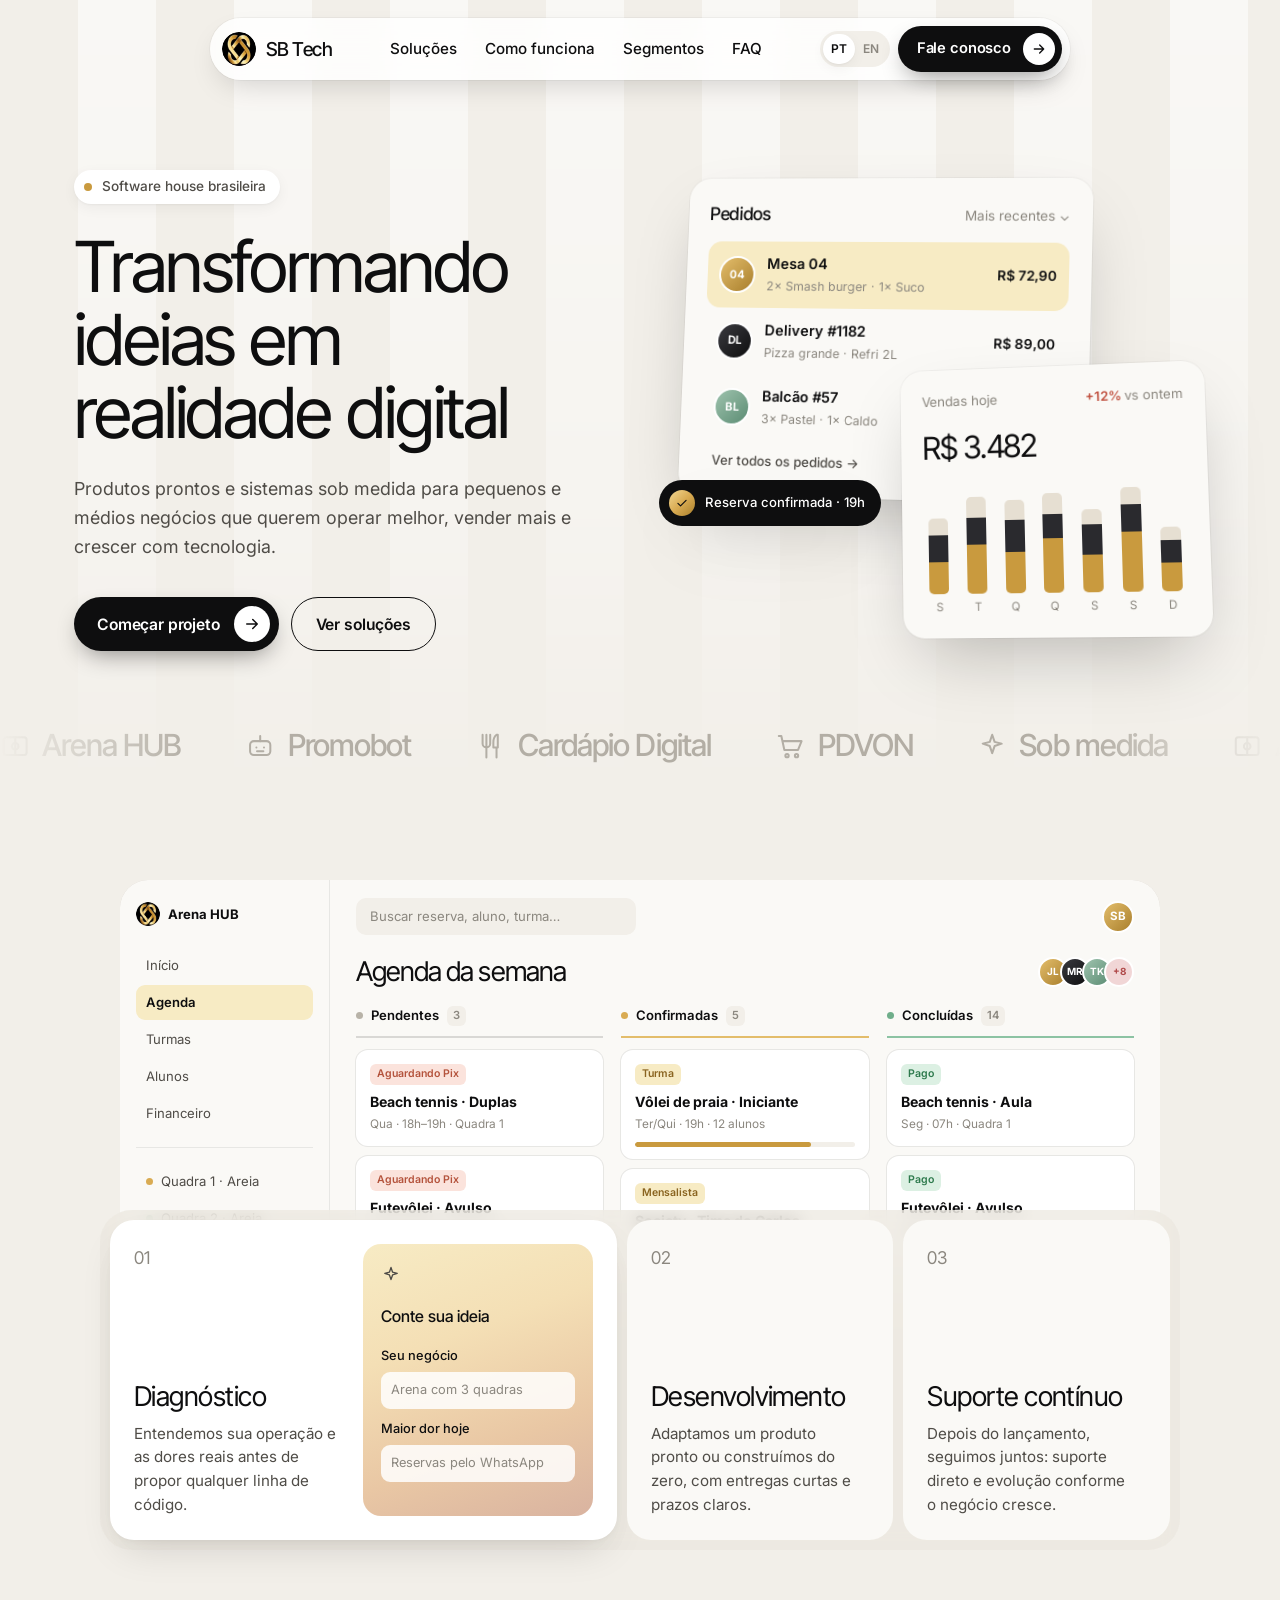
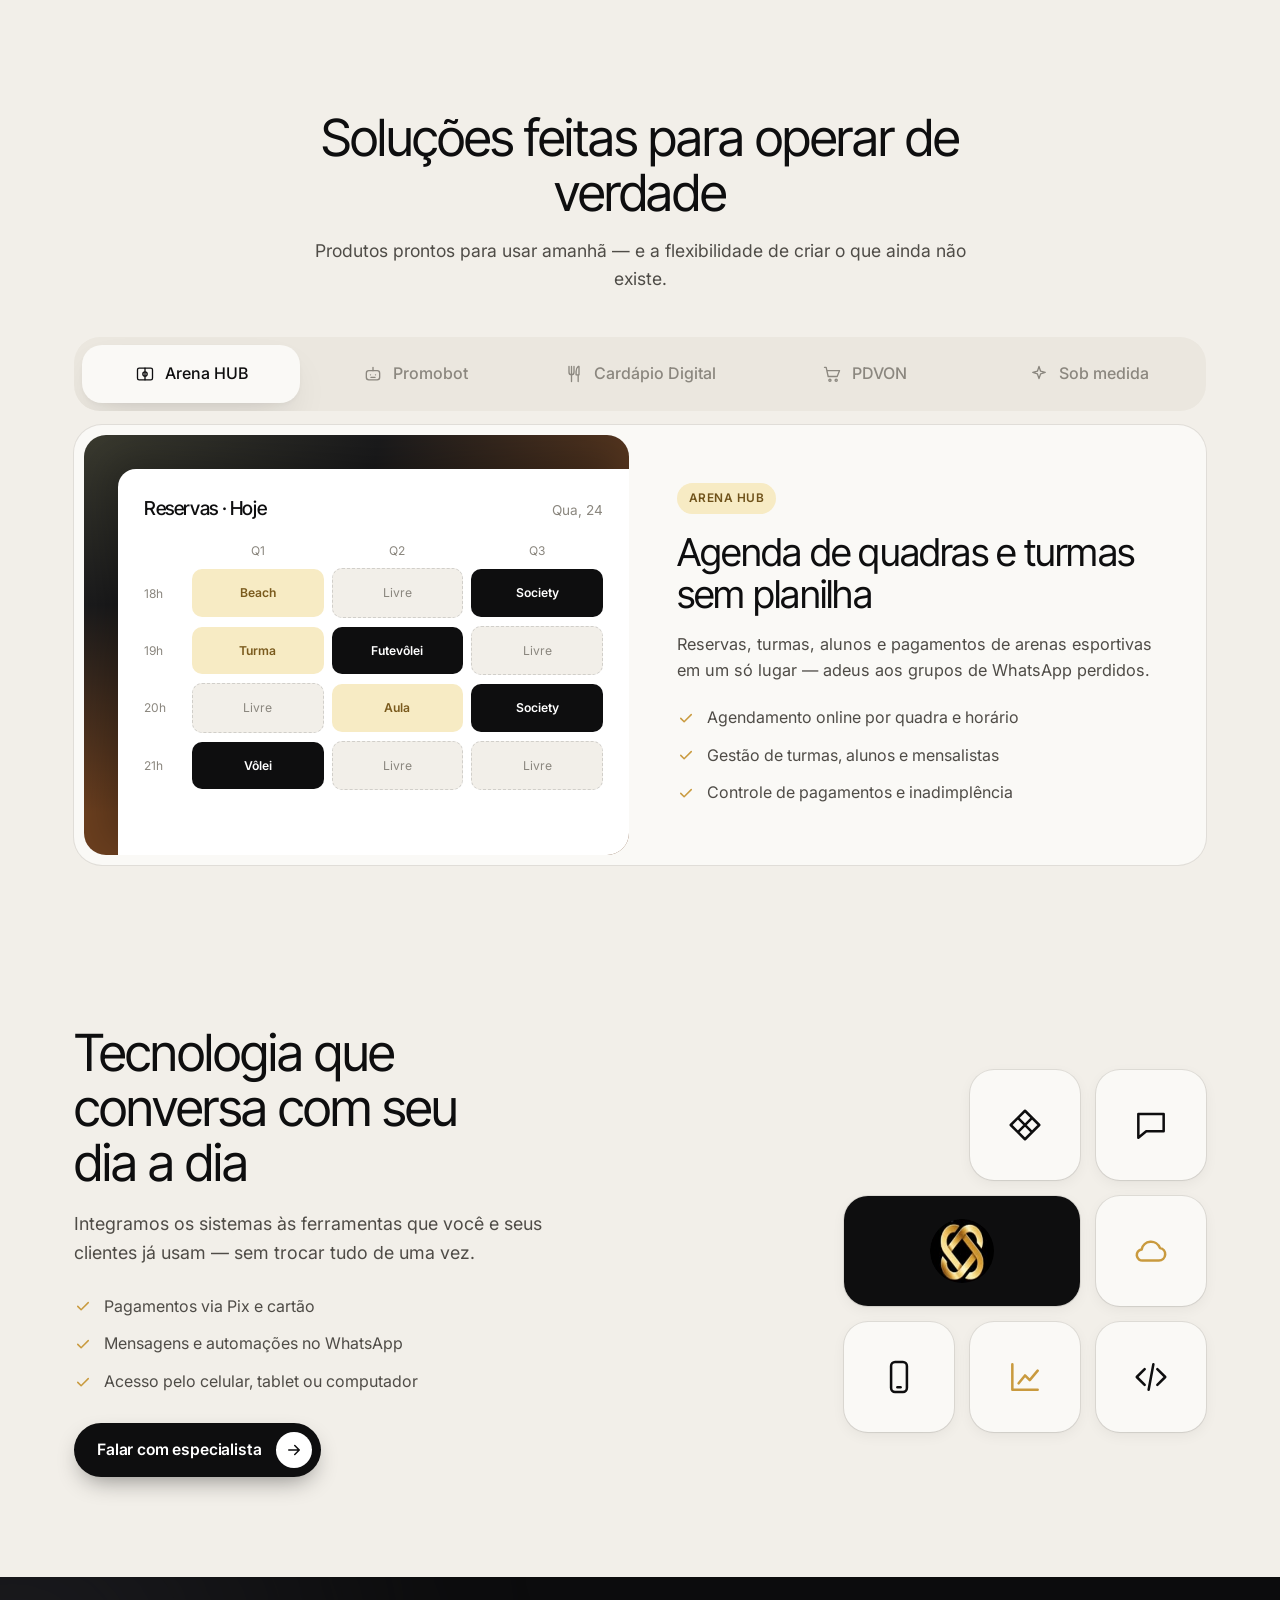
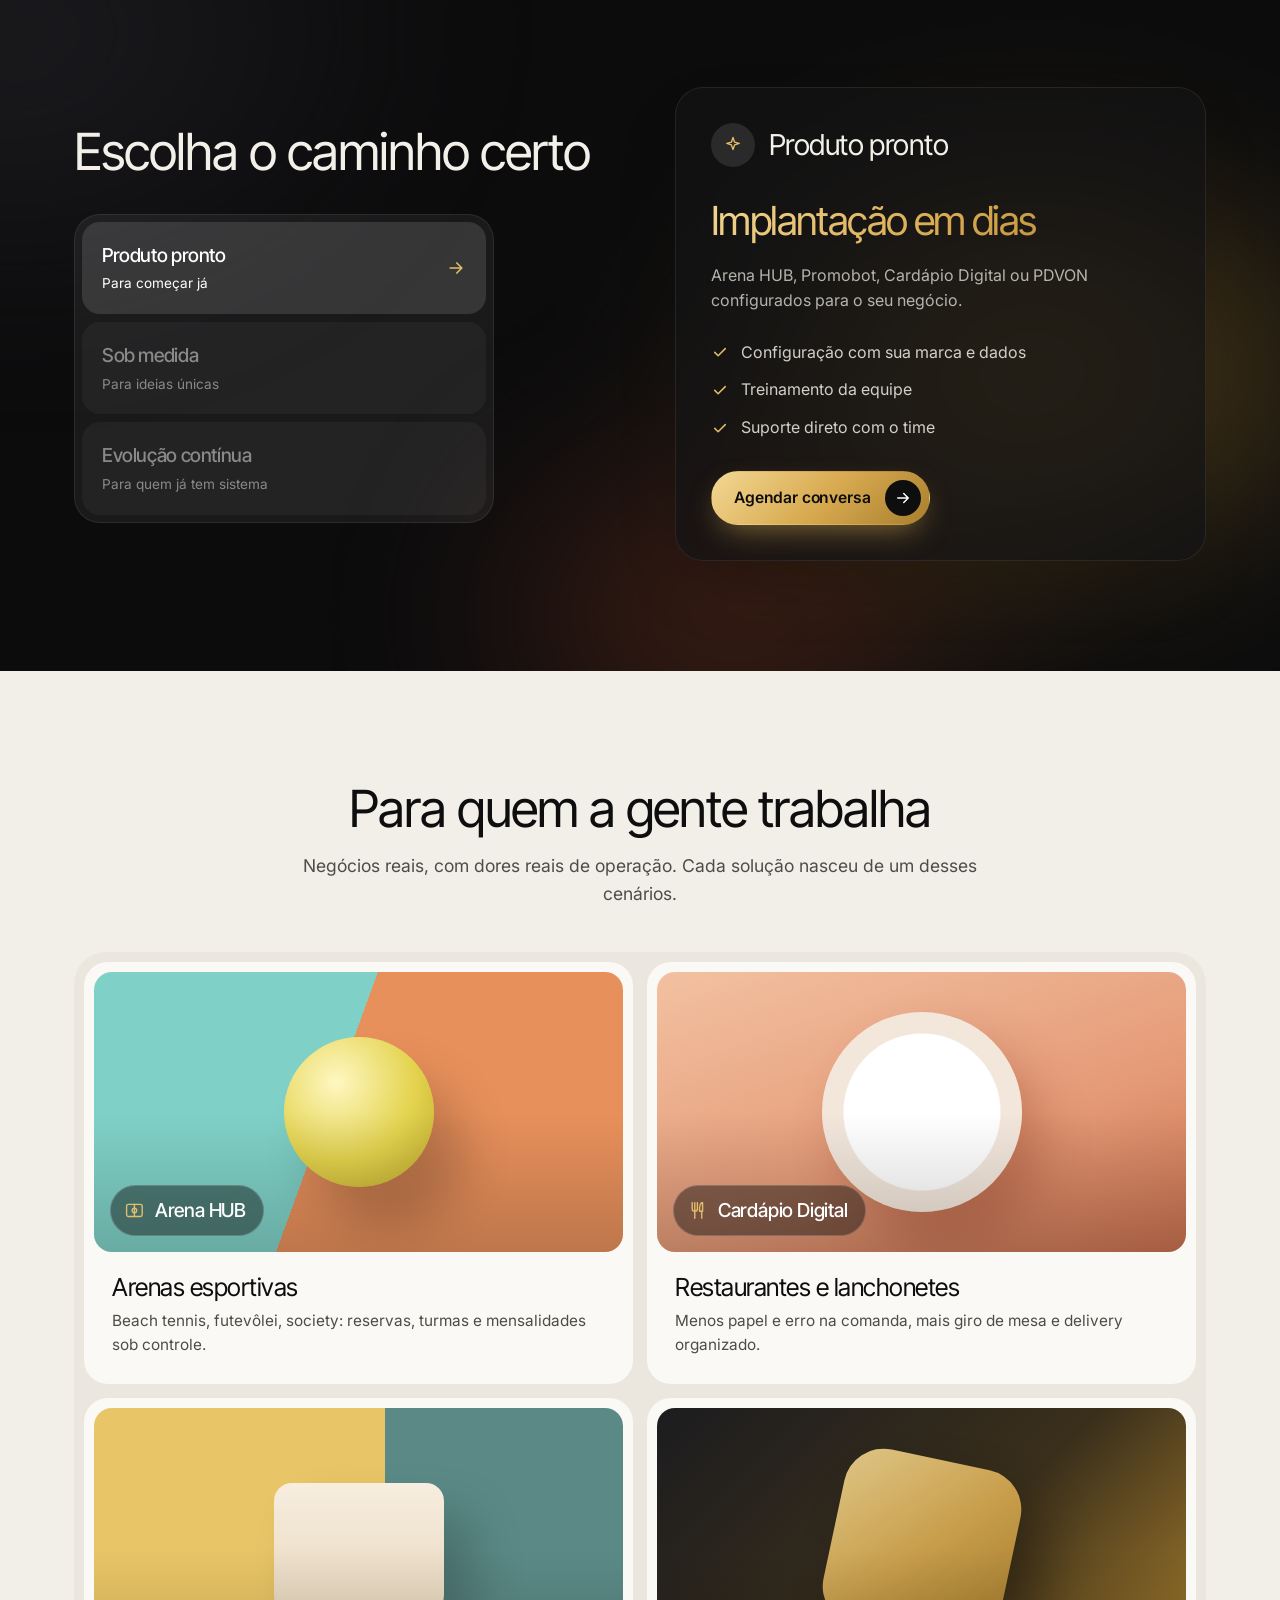
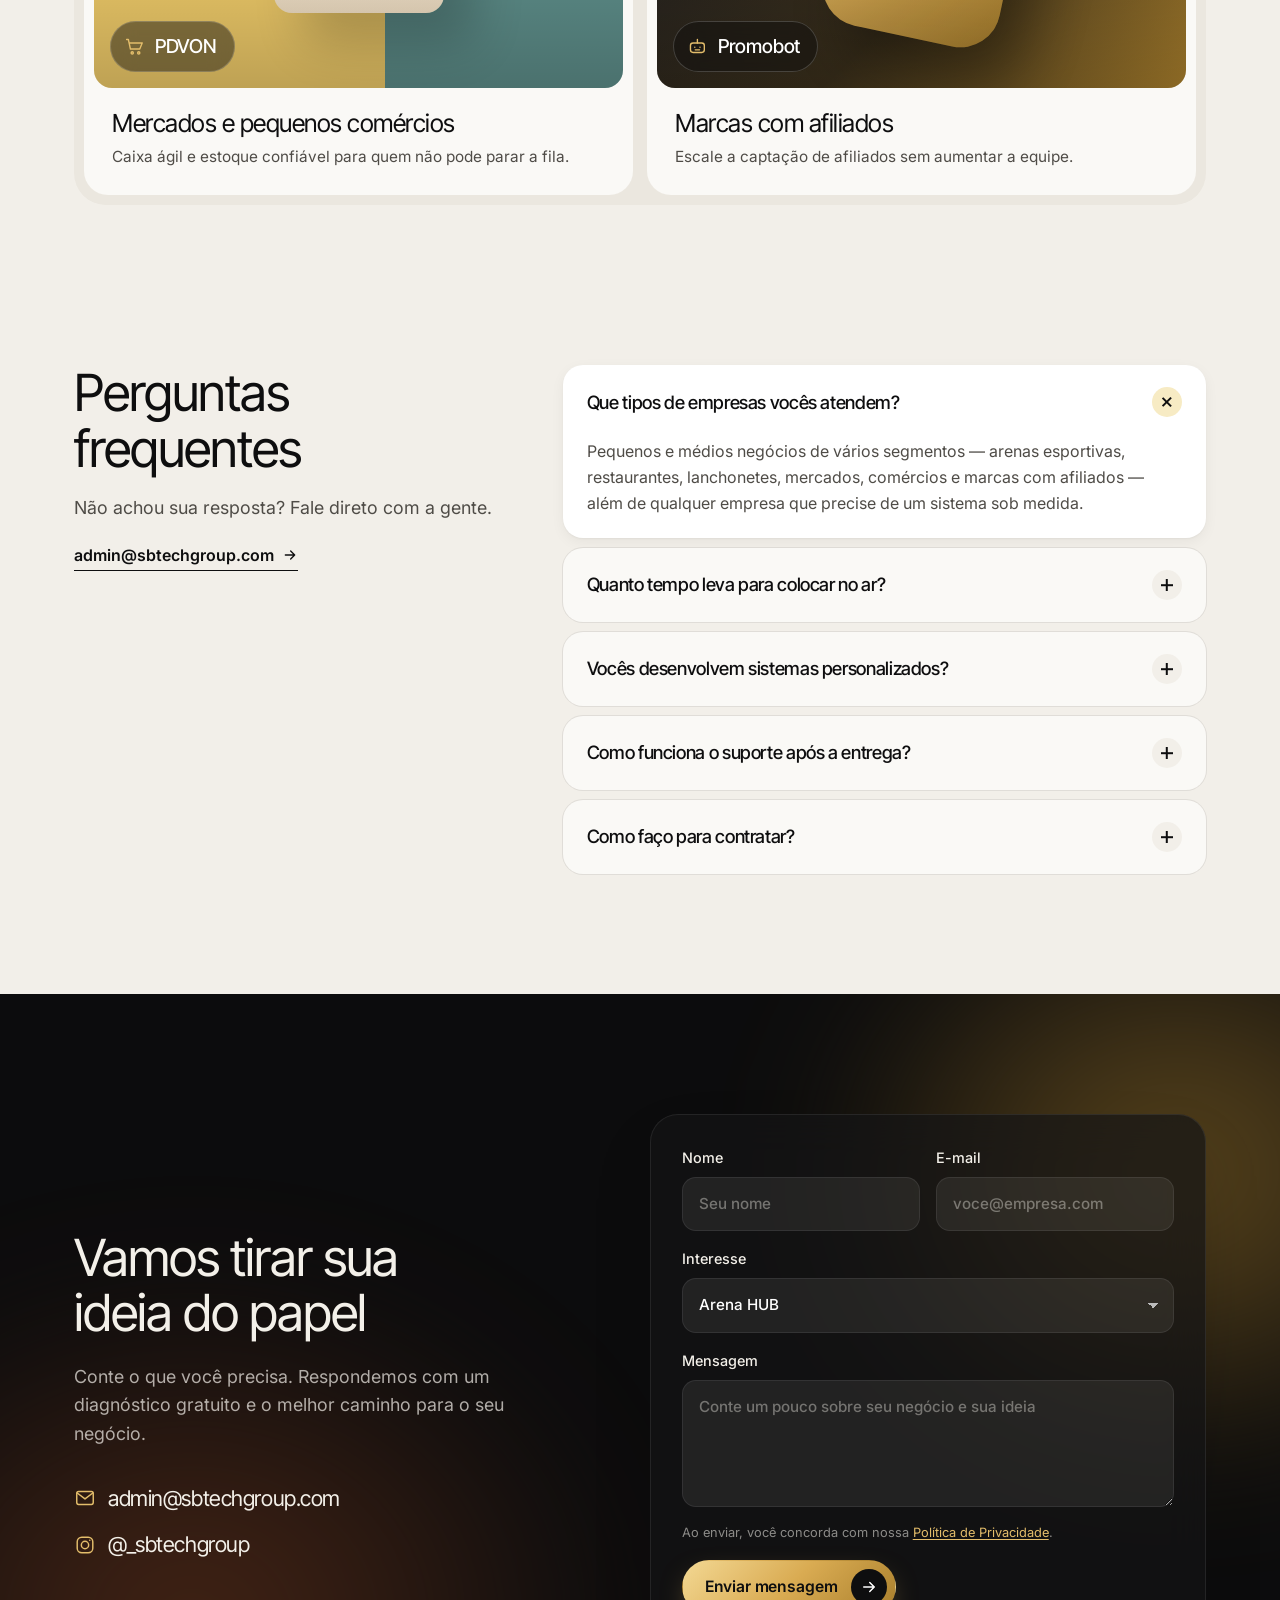
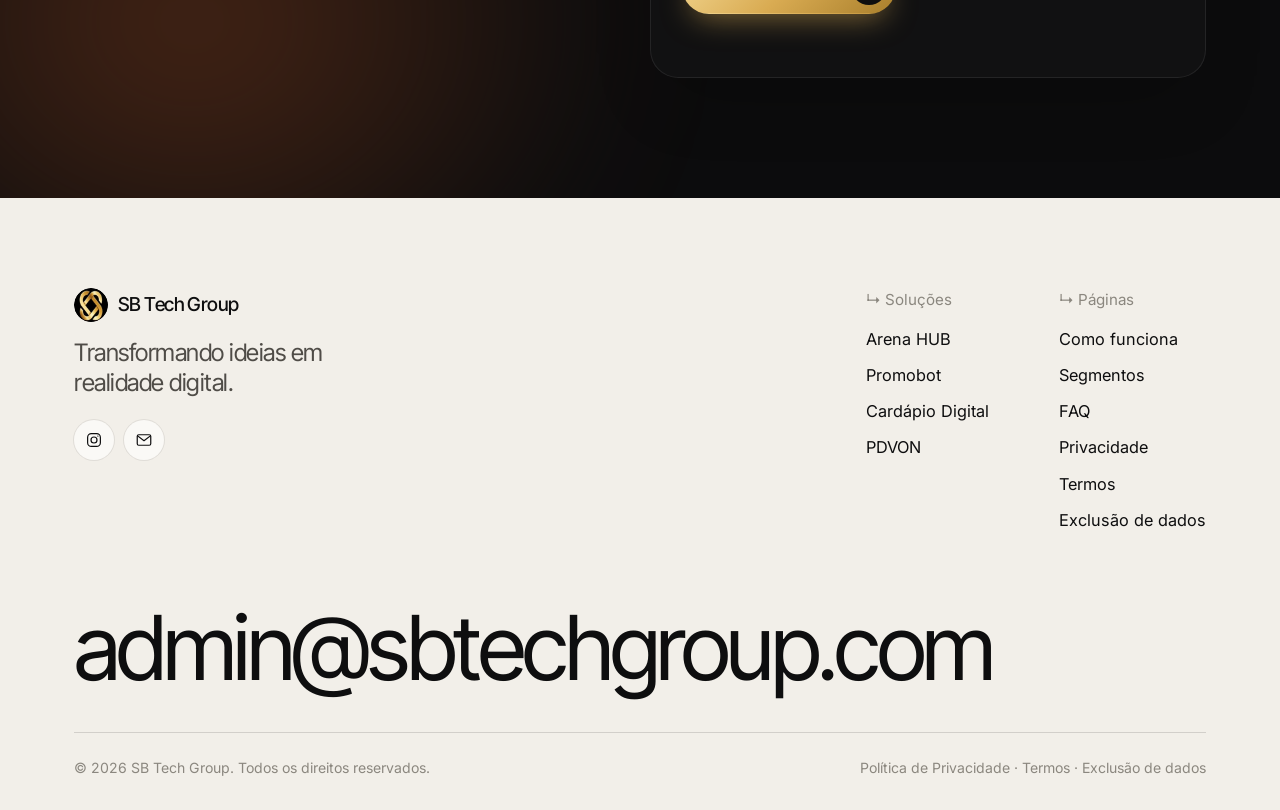
==== commit 38c17f2a: "Add Meta compliance pages" ====
--- a/index.html
+++ b/index.html
@@ -613,13 +613,15 @@
           <a href="#segmentos" data-pt="Segmentos" data-en="Industries">Segmentos</a>
           <a href="#faq">FAQ</a>
           <a href="privacidade.html" data-pt="Privacidade" data-en="Privacy">Privacidade</a>
+          <a href="termos.html" data-pt="Termos" data-en="Terms">Termos</a>
+          <a href="exclusao-de-dados.html" data-pt="Exclusão de dados" data-en="Data deletion">Exclusão de dados</a>
         </div>
       </div>
     </div>
     <a href="mailto:admin@sbtechgroup.com" class="footer-mega">admin@sbtechgroup.com</a>
     <div class="footer-bottom">
       <span>© <span id="year"></span> SB Tech Group. <span data-pt="Todos os direitos reservados." data-en="All rights reserved.">Todos os direitos reservados.</span></span>
-      <a href="privacidade.html" data-pt="Política de Privacidade" data-en="Privacy Policy">Política de Privacidade</a>
+      <span><a href="privacidade.html" data-pt="Política de Privacidade" data-en="Privacy Policy">Política de Privacidade</a> · <a href="termos.html" data-pt="Termos" data-en="Terms">Termos</a> · <a href="exclusao-de-dados.html" data-pt="Exclusão de dados" data-en="Data deletion">Exclusão de dados</a></span>
     </div>
   </div>
 </footer>
